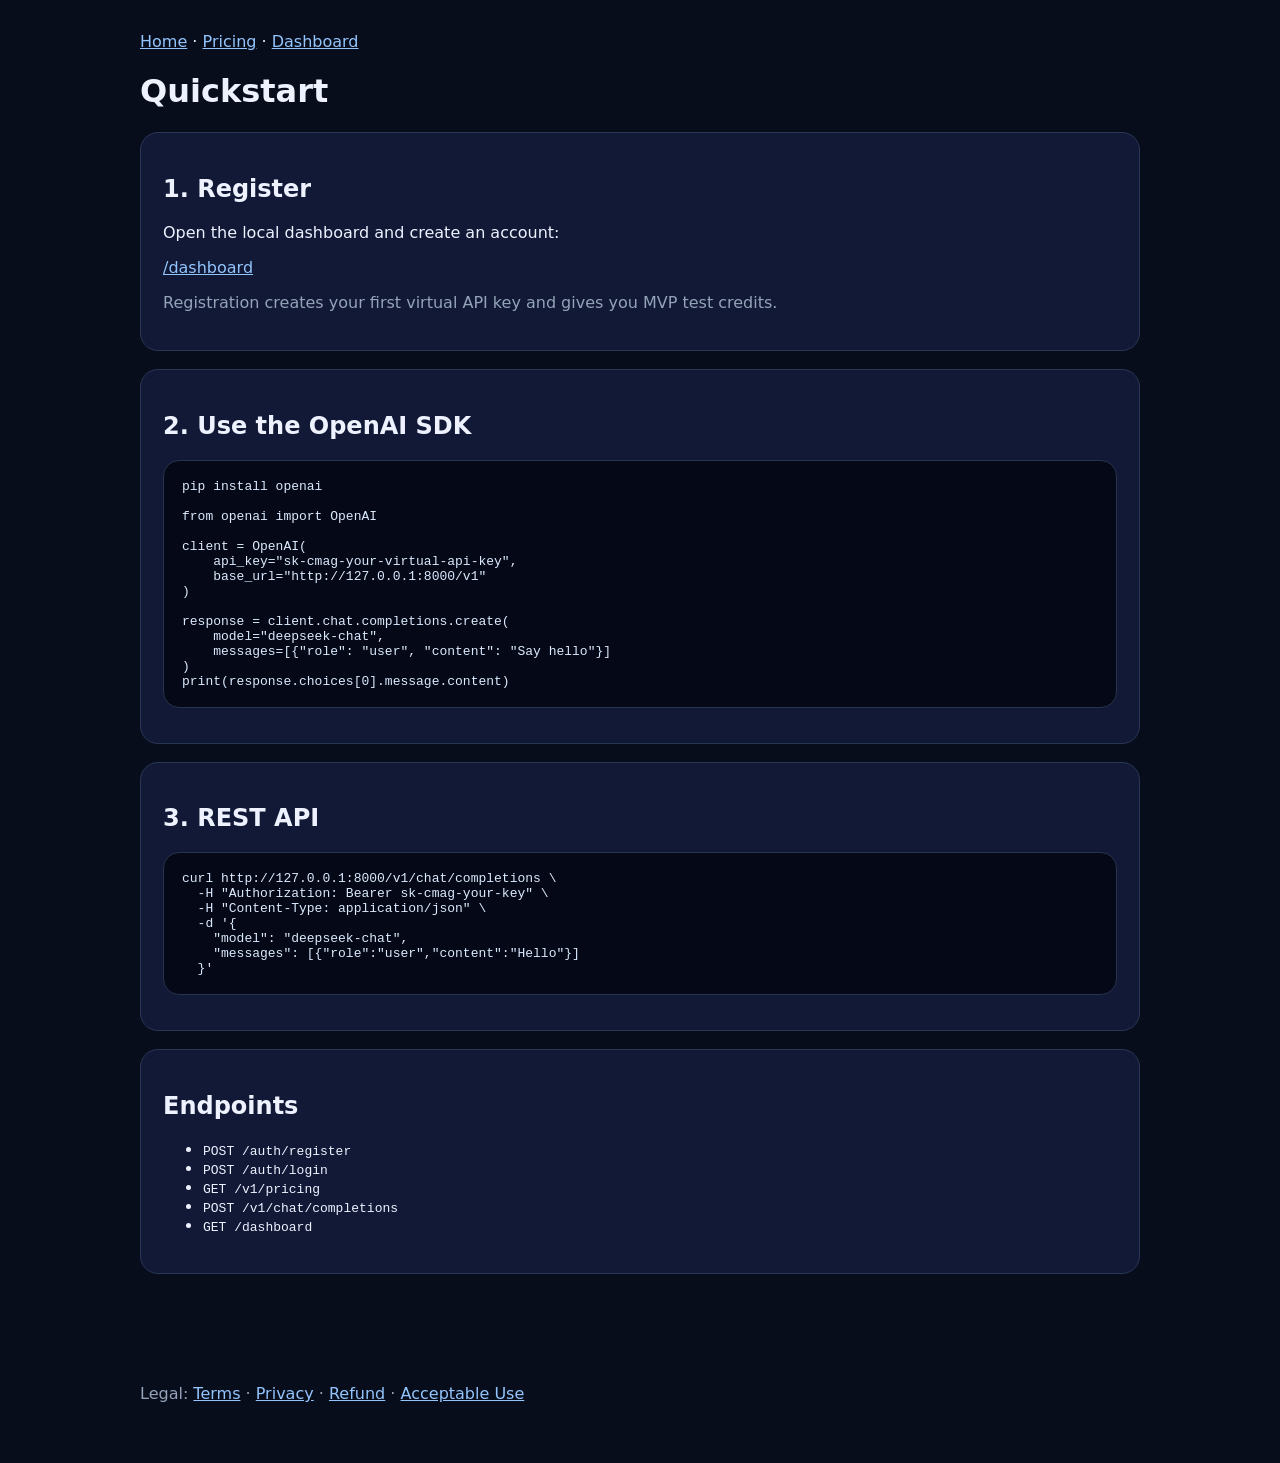
==== docs/index.html @ 223d91c4 "Deploy ModelBridge API static preview site" ====
<!doctype html><html lang="en"><head><meta charset="utf-8"/><meta name="viewport" content="width=device-width,initial-scale=1"/><title>Docs - Chinese Model API Gateway</title><style>body{font-family:Inter,system-ui;background:#080d1c;color:#eef2ff;margin:0}.wrap{max-width:1000px;margin:auto;padding:32px}a{color:#93c5fd}.card{background:#111936;border:1px solid #293756;border-radius:18px;padding:22px;margin:18px 0}.code{background:#050816;border:1px solid #26334f;border-radius:16px;padding:18px;overflow:auto;color:#dbeafe}.muted{color:#94a3b8}</style></head><body><div class="wrap"><nav><a href="../index.html">Home</a> · <a href="../pricing.html">Pricing</a> · <a href="../dashboard.html">Dashboard</a></nav><h1>Quickstart</h1><div class="card"><h2>1. Register</h2><p>Open the local dashboard and create an account:</p><p><a href="../dashboard.html">/dashboard</a></p><p class="muted">Registration creates your first virtual API key and gives you MVP test credits.</p></div><div class="card"><h2>2. Use the OpenAI SDK</h2><pre class="code">pip install openai

from openai import OpenAI

client = OpenAI(
    api_key="sk-cmag-your-virtual-api-key",
    base_url="http://127.0.0.1:8000/v1"
)

response = client.chat.completions.create(
    model="deepseek-chat",
    messages=[{"role": "user", "content": "Say hello"}]
)
print(response.choices[0].message.content)</pre></div><div class="card"><h2>3. REST API</h2><pre class="code">curl http://127.0.0.1:8000/v1/chat/completions \
  -H "Authorization: Bearer sk-cmag-your-key" \
  -H "Content-Type: application/json" \
  -d '{
    "model": "deepseek-chat",
    "messages": [{"role":"user","content":"Hello"}]
  }'</pre></div><div class="card"><h2>Endpoints</h2><ul><li><code>POST /auth/register</code></li><li><code>POST /auth/login</code></li><li><code>GET /v1/pricing</code></li><li><code>POST /v1/chat/completions</code></li><li><code>GET /dashboard</code></li></ul></div></div><footer style="max-width:1000px;margin:40px auto;padding:20px;color:#94a3b8">Legal: <a href="../legal/terms.html">Terms</a> · <a href="../legal/privacy.html">Privacy</a> · <a href="../legal/refund.html">Refund</a> · <a href="../legal/acceptable-use.html">Acceptable Use</a></footer></body></html>
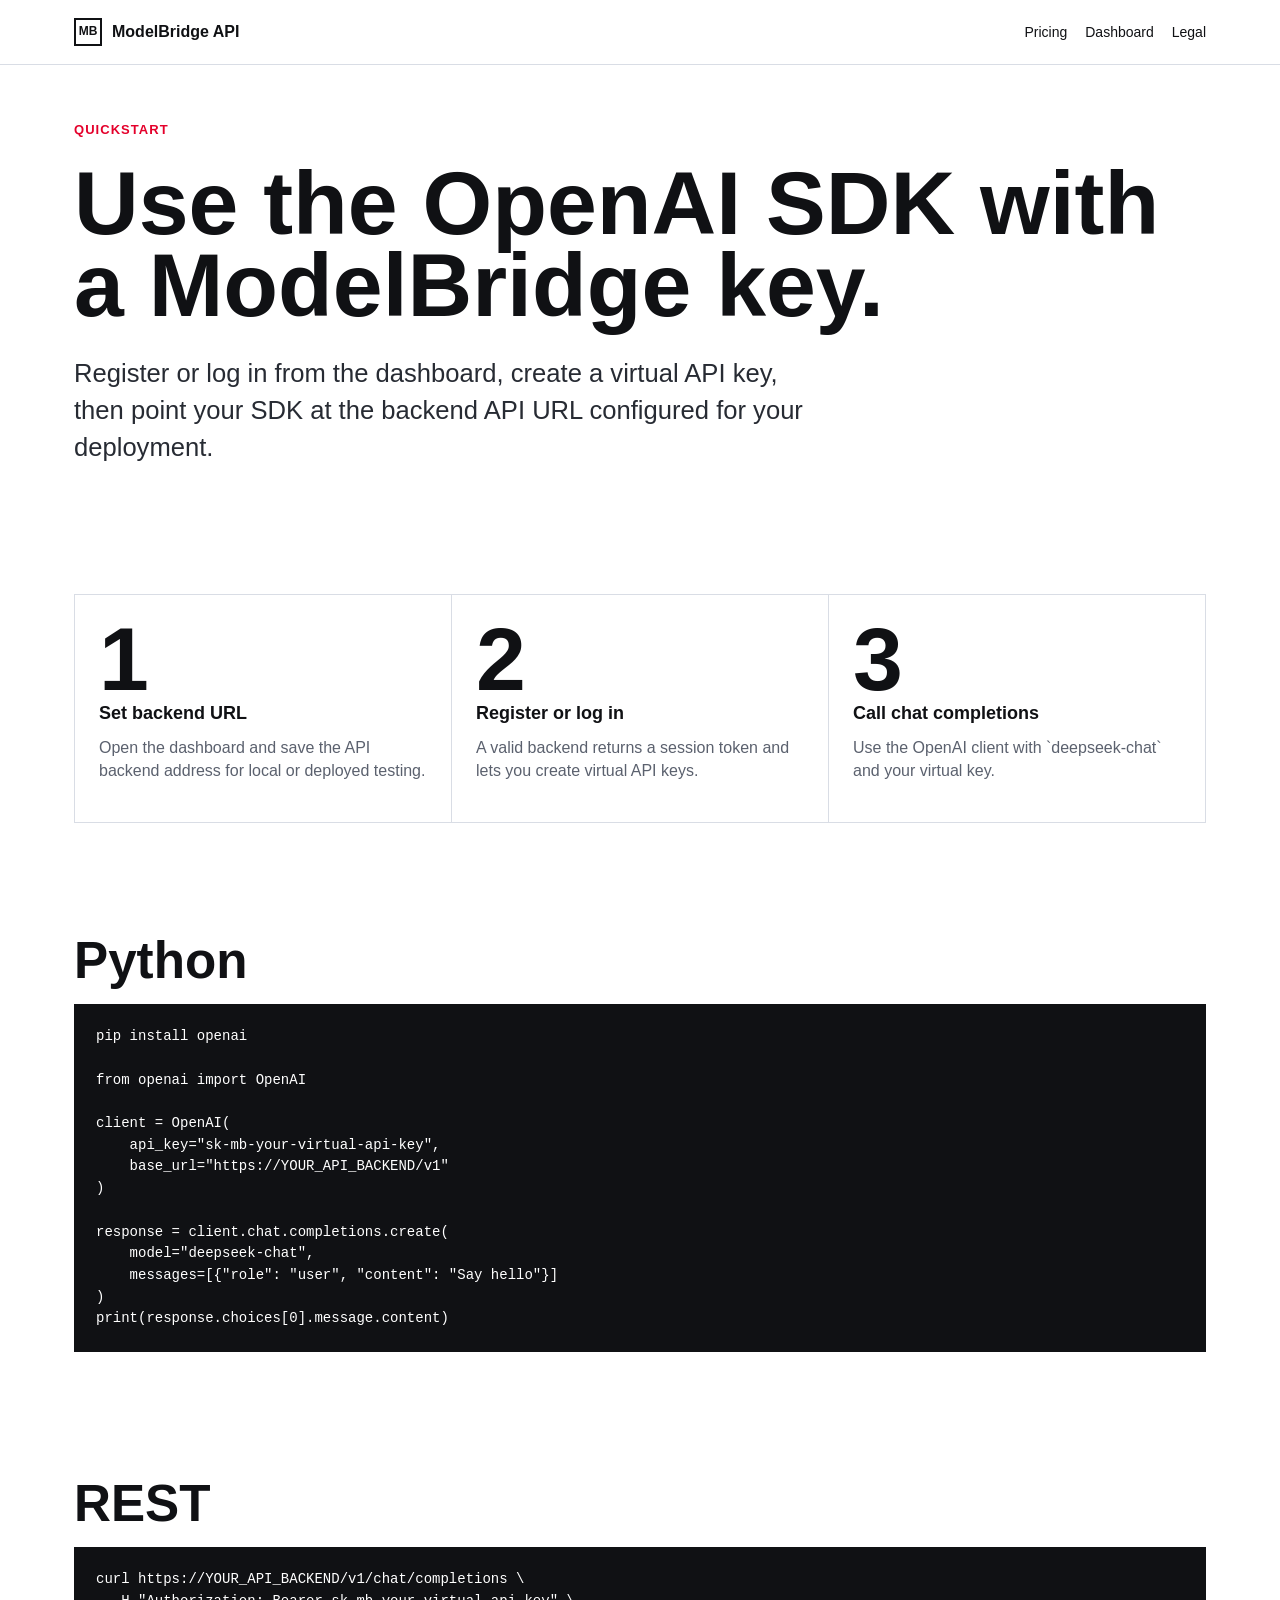
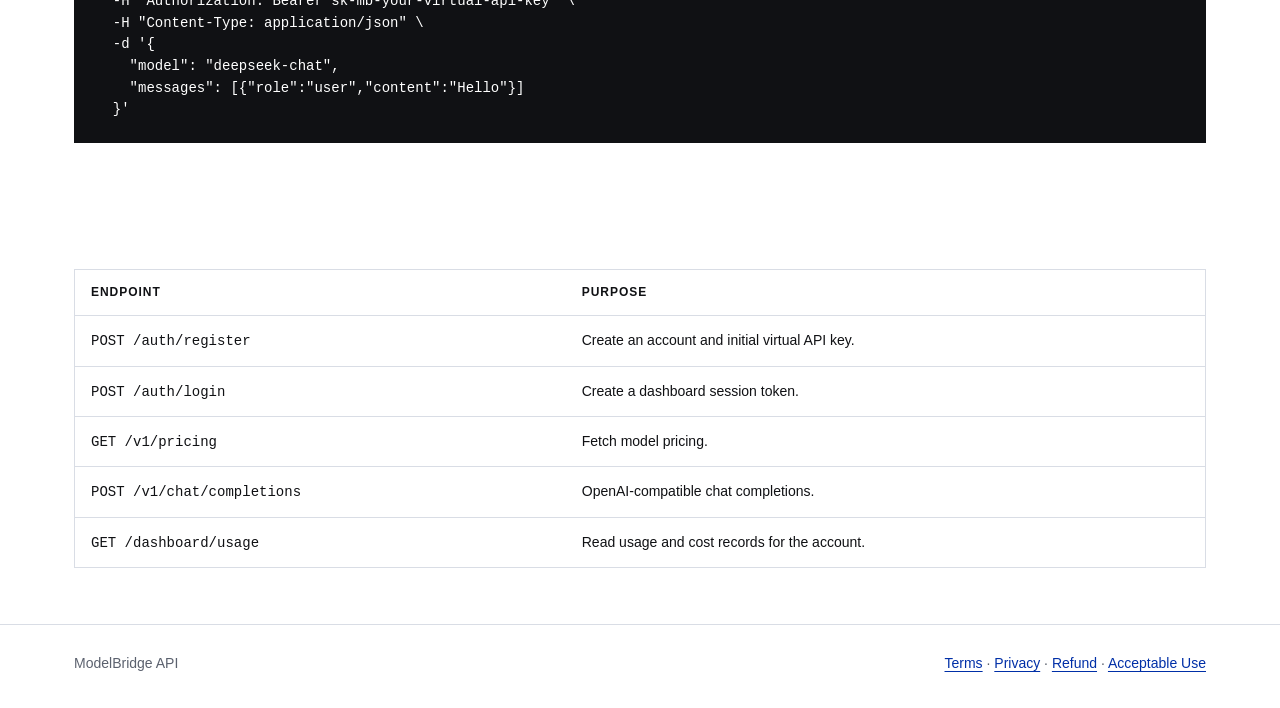
==== commit 90b320d3: "Polish ModelBridge static site" ====
--- a/docs/index.html
+++ b/docs/index.html
@@ -1,20 +1,73 @@
-<!doctype html><html lang="en"><head><meta charset="utf-8"/><meta name="viewport" content="width=device-width,initial-scale=1"/><title>Docs - Chinese Model API Gateway</title><style>body{font-family:Inter,system-ui;background:#080d1c;color:#eef2ff;margin:0}.wrap{max-width:1000px;margin:auto;padding:32px}a{color:#93c5fd}.card{background:#111936;border:1px solid #293756;border-radius:18px;padding:22px;margin:18px 0}.code{background:#050816;border:1px solid #26334f;border-radius:16px;padding:18px;overflow:auto;color:#dbeafe}.muted{color:#94a3b8}</style></head><body><div class="wrap"><nav><a href="../index.html">Home</a> · <a href="../pricing.html">Pricing</a> · <a href="../dashboard.html">Dashboard</a></nav><h1>Quickstart</h1><div class="card"><h2>1. Register</h2><p>Open the local dashboard and create an account:</p><p><a href="../dashboard.html">/dashboard</a></p><p class="muted">Registration creates your first virtual API key and gives you MVP test credits.</p></div><div class="card"><h2>2. Use the OpenAI SDK</h2><pre class="code">pip install openai
+<!doctype html>
+<html lang="en">
+<head>
+  <meta charset="utf-8" />
+  <meta name="viewport" content="width=device-width,initial-scale=1" />
+  <title>Docs - ModelBridge API</title>
+  <link rel="stylesheet" href="../styles.css" />
+</head>
+<body>
+  <header class="topbar">
+    <div class="shell nav">
+      <a class="brand" href="../index.html"><span class="mark">MB</span><span>ModelBridge API</span></a>
+      <nav class="navlinks"><a href="../pricing.html">Pricing</a><a href="../dashboard.html">Dashboard</a><a href="../legal/terms.html">Legal</a></nav>
+    </div>
+  </header>
+  <main class="shell">
+    <section class="section">
+      <p class="eyebrow">Quickstart</p>
+      <h1>Use the OpenAI SDK with a ModelBridge key.</h1>
+      <p class="lead">Register or log in from the dashboard, create a virtual API key, then point your SDK at the backend API URL configured for your deployment.</p>
+    </section>
+    <section class="section">
+      <div class="feature-grid">
+        <div class="cell span-4"><div class="number">1</div><h3>Set backend URL</h3><p class="muted">Open the dashboard and save the API backend address for local or deployed testing.</p></div>
+        <div class="cell span-4"><div class="number">2</div><h3>Register or log in</h3><p class="muted">A valid backend returns a session token and lets you create virtual API keys.</p></div>
+        <div class="cell span-4"><div class="number">3</div><h3>Call chat completions</h3><p class="muted">Use the OpenAI client with `deepseek-chat` and your virtual key.</p></div>
+      </div>
+    </section>
+    <section class="section">
+      <h2>Python</h2>
+      <pre class="code">pip install openai
 
 from openai import OpenAI
 
 client = OpenAI(
-    api_key="sk-cmag-your-virtual-api-key",
-    base_url="http://127.0.0.1:8000/v1"
+    api_key="sk-mb-your-virtual-api-key",
+    base_url="https://YOUR_API_BACKEND/v1"
 )
 
 response = client.chat.completions.create(
     model="deepseek-chat",
     messages=[{"role": "user", "content": "Say hello"}]
 )
-print(response.choices[0].message.content)</pre></div><div class="card"><h2>3. REST API</h2><pre class="code">curl http://127.0.0.1:8000/v1/chat/completions \
-  -H "Authorization: Bearer sk-cmag-your-key" \
+print(response.choices[0].message.content)</pre>
+    </section>
+    <section class="section">
+      <h2>REST</h2>
+      <pre class="code">curl https://YOUR_API_BACKEND/v1/chat/completions \
+  -H "Authorization: Bearer sk-mb-your-virtual-api-key" \
   -H "Content-Type: application/json" \
   -d '{
     "model": "deepseek-chat",
     "messages": [{"role":"user","content":"Hello"}]
-  }'</pre></div><div class="card"><h2>Endpoints</h2><ul><li><code>POST /auth/register</code></li><li><code>POST /auth/login</code></li><li><code>GET /v1/pricing</code></li><li><code>POST /v1/chat/completions</code></li><li><code>GET /dashboard</code></li></ul></div></div><footer style="max-width:1000px;margin:40px auto;padding:20px;color:#94a3b8">Legal: <a href="../legal/terms.html">Terms</a> · <a href="../legal/privacy.html">Privacy</a> · <a href="../legal/refund.html">Refund</a> · <a href="../legal/acceptable-use.html">Acceptable Use</a></footer></body></html>
+  }'</pre>
+    </section>
+    <section class="section">
+      <div class="table-wrap">
+        <table>
+          <thead><tr><th>Endpoint</th><th>Purpose</th></tr></thead>
+          <tbody>
+            <tr><td><code>POST /auth/register</code></td><td>Create an account and initial virtual API key.</td></tr>
+            <tr><td><code>POST /auth/login</code></td><td>Create a dashboard session token.</td></tr>
+            <tr><td><code>GET /v1/pricing</code></td><td>Fetch model pricing.</td></tr>
+            <tr><td><code>POST /v1/chat/completions</code></td><td>OpenAI-compatible chat completions.</td></tr>
+            <tr><td><code>GET /dashboard/usage</code></td><td>Read usage and cost records for the account.</td></tr>
+          </tbody>
+        </table>
+      </div>
+    </section>
+  </main>
+  <footer class="footer"><div class="shell"><span>ModelBridge API</span><span><a href="../legal/terms.html">Terms</a> · <a href="../legal/privacy.html">Privacy</a> · <a href="../legal/refund.html">Refund</a> · <a href="../legal/acceptable-use.html">Acceptable Use</a></span></div></footer>
+</body>
+</html>
--- a/styles.css
+++ b/styles.css
@@ -0,0 +1,363 @@
+:root {
+  --surface: #ffffff;
+  --paper: #f7f7f8;
+  --ink: #101114;
+  --muted: #5b616e;
+  --rule: #d9dde5;
+  --accent: #e4002b;
+  --blue: #002fa7;
+  --black: #000000;
+  --ok: #0f7a43;
+  --warn: #9a5b00;
+  --bad: #b42318;
+  --max: 1180px;
+}
+
+* {
+  box-sizing: border-box;
+}
+
+body {
+  margin: 0;
+  background: var(--surface);
+  color: var(--ink);
+  font-family: "Helvetica Neue", Helvetica, Arial, sans-serif;
+  line-height: 1.45;
+}
+
+a {
+  color: var(--blue);
+  text-decoration-thickness: 1px;
+  text-underline-offset: 3px;
+}
+
+.shell {
+  max-width: var(--max);
+  margin: 0 auto;
+  padding: 0 24px;
+}
+
+.topbar {
+  border-bottom: 1px solid var(--rule);
+  background: rgba(255, 255, 255, 0.94);
+  position: sticky;
+  top: 0;
+  z-index: 20;
+  backdrop-filter: blur(10px);
+}
+
+.nav {
+  min-height: 64px;
+  display: flex;
+  align-items: center;
+  justify-content: space-between;
+  gap: 24px;
+}
+
+.brand {
+  display: inline-flex;
+  align-items: center;
+  gap: 10px;
+  color: var(--ink);
+  text-decoration: none;
+  font-weight: 800;
+  letter-spacing: 0;
+}
+
+.mark {
+  width: 28px;
+  height: 28px;
+  border: 2px solid var(--ink);
+  display: grid;
+  place-items: center;
+  font-size: 12px;
+  font-weight: 900;
+}
+
+.navlinks {
+  display: flex;
+  align-items: center;
+  gap: 18px;
+  flex-wrap: wrap;
+}
+
+.navlinks a {
+  color: var(--ink);
+  text-decoration: none;
+  font-size: 14px;
+}
+
+.navlinks a:hover {
+  color: var(--accent);
+}
+
+.button,
+button {
+  border: 1px solid var(--ink);
+  background: var(--ink);
+  color: #fff;
+  min-height: 42px;
+  padding: 10px 14px;
+  font: inherit;
+  font-weight: 700;
+  text-decoration: none;
+  display: inline-flex;
+  align-items: center;
+  justify-content: center;
+  gap: 8px;
+  cursor: pointer;
+  border-radius: 0;
+}
+
+.button.secondary,
+button.secondary {
+  background: #fff;
+  color: var(--ink);
+}
+
+.button.accent,
+button.accent {
+  border-color: var(--accent);
+  background: var(--accent);
+}
+
+.hero {
+  display: grid;
+  grid-template-columns: minmax(0, 1.15fr) minmax(320px, 0.85fr);
+  border-bottom: 1px solid var(--rule);
+  min-height: calc(100vh - 64px);
+}
+
+.hero-main {
+  padding: 72px 40px 72px 0;
+  border-right: 1px solid var(--rule);
+}
+
+.hero-side {
+  padding: 72px 0 72px 40px;
+}
+
+.eyebrow {
+  color: var(--accent);
+  font-size: 13px;
+  font-weight: 800;
+  text-transform: uppercase;
+  letter-spacing: 0.08em;
+  margin: 0 0 22px;
+}
+
+h1,
+.h1 {
+  font-size: clamp(44px, 7vw, 92px);
+  line-height: 0.92;
+  letter-spacing: 0;
+  margin: 0 0 28px;
+  font-weight: 900;
+}
+
+h2 {
+  font-size: clamp(28px, 4vw, 52px);
+  line-height: 1;
+  letter-spacing: 0;
+  margin: 0 0 18px;
+}
+
+h3 {
+  font-size: 18px;
+  margin: 0 0 10px;
+}
+
+p {
+  margin: 0 0 16px;
+}
+
+.lead {
+  font-size: clamp(19px, 2vw, 26px);
+  max-width: 760px;
+  color: #272b33;
+}
+
+.muted {
+  color: var(--muted);
+}
+
+.actions {
+  display: flex;
+  flex-wrap: wrap;
+  gap: 10px;
+  margin-top: 28px;
+}
+
+.status-grid,
+.feature-grid,
+.pricing-grid,
+.form-grid,
+.metric-grid {
+  display: grid;
+  grid-template-columns: repeat(12, 1fr);
+  border-top: 1px solid var(--rule);
+  border-left: 1px solid var(--rule);
+}
+
+.cell,
+.card {
+  border-right: 1px solid var(--rule);
+  border-bottom: 1px solid var(--rule);
+  padding: 24px;
+  background: #fff;
+}
+
+.span-3 { grid-column: span 3; }
+.span-4 { grid-column: span 4; }
+.span-5 { grid-column: span 5; }
+.span-6 { grid-column: span 6; }
+.span-7 { grid-column: span 7; }
+.span-8 { grid-column: span 8; }
+.span-12 { grid-column: span 12; }
+
+.number {
+  font-size: clamp(48px, 7vw, 96px);
+  line-height: 0.9;
+  font-weight: 900;
+}
+
+.label {
+  font-size: 12px;
+  color: var(--muted);
+  text-transform: uppercase;
+  letter-spacing: 0.08em;
+  font-weight: 800;
+}
+
+.section {
+  padding: 56px 0;
+}
+
+.section-head {
+  display: grid;
+  grid-template-columns: minmax(0, 0.8fr) minmax(280px, 0.42fr);
+  gap: 40px;
+  align-items: end;
+  margin-bottom: 28px;
+}
+
+.code {
+  background: var(--ink);
+  color: #fff;
+  padding: 22px;
+  overflow: auto;
+  font-family: "SFMono-Regular", Consolas, "Liberation Mono", monospace;
+  font-size: 14px;
+  line-height: 1.55;
+  border: 0;
+}
+
+.table-wrap {
+  overflow: auto;
+  border: 1px solid var(--rule);
+}
+
+table {
+  width: 100%;
+  border-collapse: collapse;
+  background: #fff;
+}
+
+th,
+td {
+  text-align: left;
+  padding: 14px 16px;
+  border-bottom: 1px solid var(--rule);
+  vertical-align: top;
+  font-size: 14px;
+}
+
+th {
+  font-size: 12px;
+  text-transform: uppercase;
+  letter-spacing: 0.08em;
+}
+
+tr:last-child td {
+  border-bottom: 0;
+}
+
+input,
+select {
+  width: 100%;
+  min-height: 42px;
+  border: 1px solid var(--ink);
+  border-radius: 0;
+  background: #fff;
+  color: var(--ink);
+  padding: 10px 12px;
+  font: inherit;
+}
+
+.field {
+  display: grid;
+  gap: 6px;
+}
+
+.field label {
+  font-size: 12px;
+  text-transform: uppercase;
+  letter-spacing: 0.08em;
+  font-weight: 800;
+}
+
+.notice {
+  border-left: 6px solid var(--accent);
+  padding: 16px 18px;
+  background: var(--paper);
+}
+
+.ok { color: var(--ok); }
+.warn { color: var(--warn); }
+.bad { color: var(--bad); }
+.keyrow { word-break: break-all; }
+
+.footer {
+  border-top: 1px solid var(--rule);
+  padding: 28px 0 40px;
+  color: var(--muted);
+  font-size: 14px;
+}
+
+.footer .shell {
+  display: flex;
+  justify-content: space-between;
+  gap: 20px;
+  flex-wrap: wrap;
+}
+
+@media (max-width: 900px) {
+  .hero,
+  .section-head {
+    grid-template-columns: 1fr;
+  }
+
+  .hero-main {
+    border-right: 0;
+    padding: 48px 0 32px;
+  }
+
+  .hero-side {
+    padding: 0 0 48px;
+  }
+
+  .span-3,
+  .span-4,
+  .span-5,
+  .span-6,
+  .span-7,
+  .span-8 {
+    grid-column: span 12;
+  }
+
+  .nav {
+    align-items: flex-start;
+    flex-direction: column;
+    padding: 14px 0;
+  }
+}
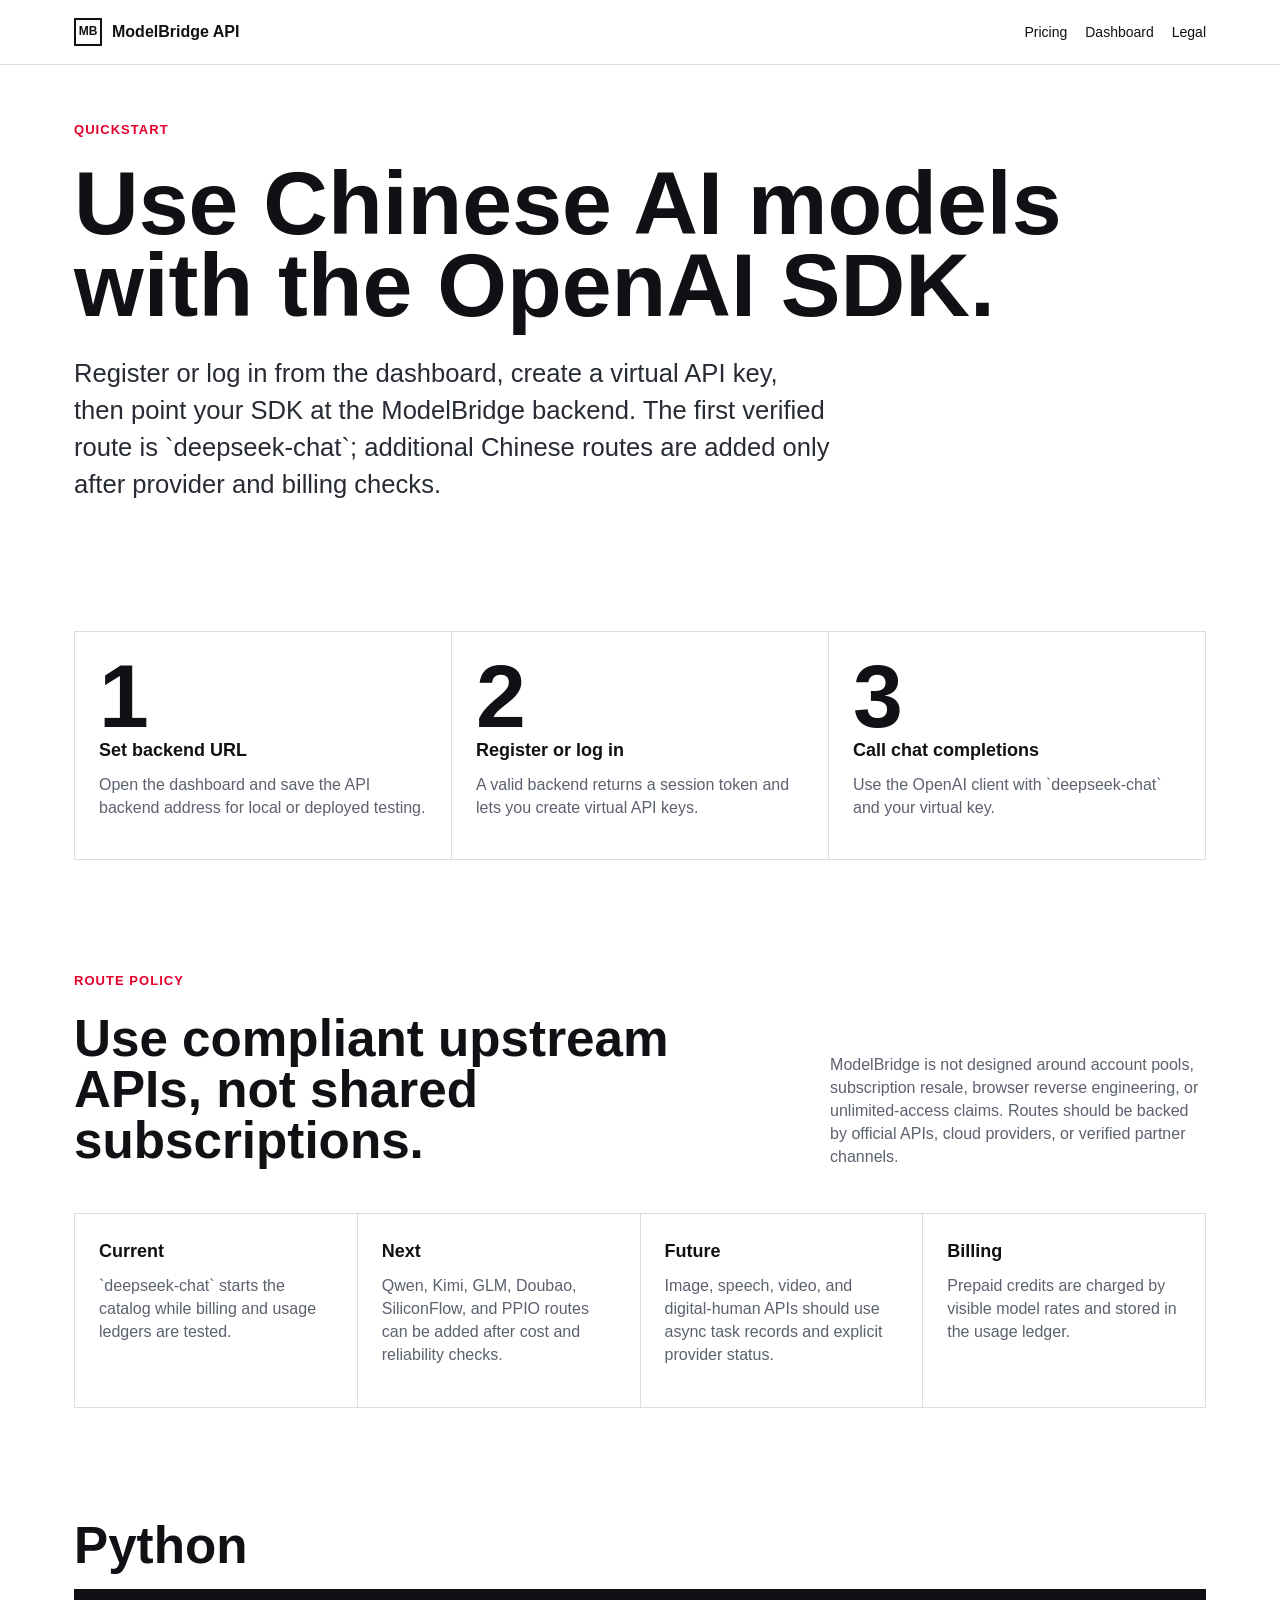
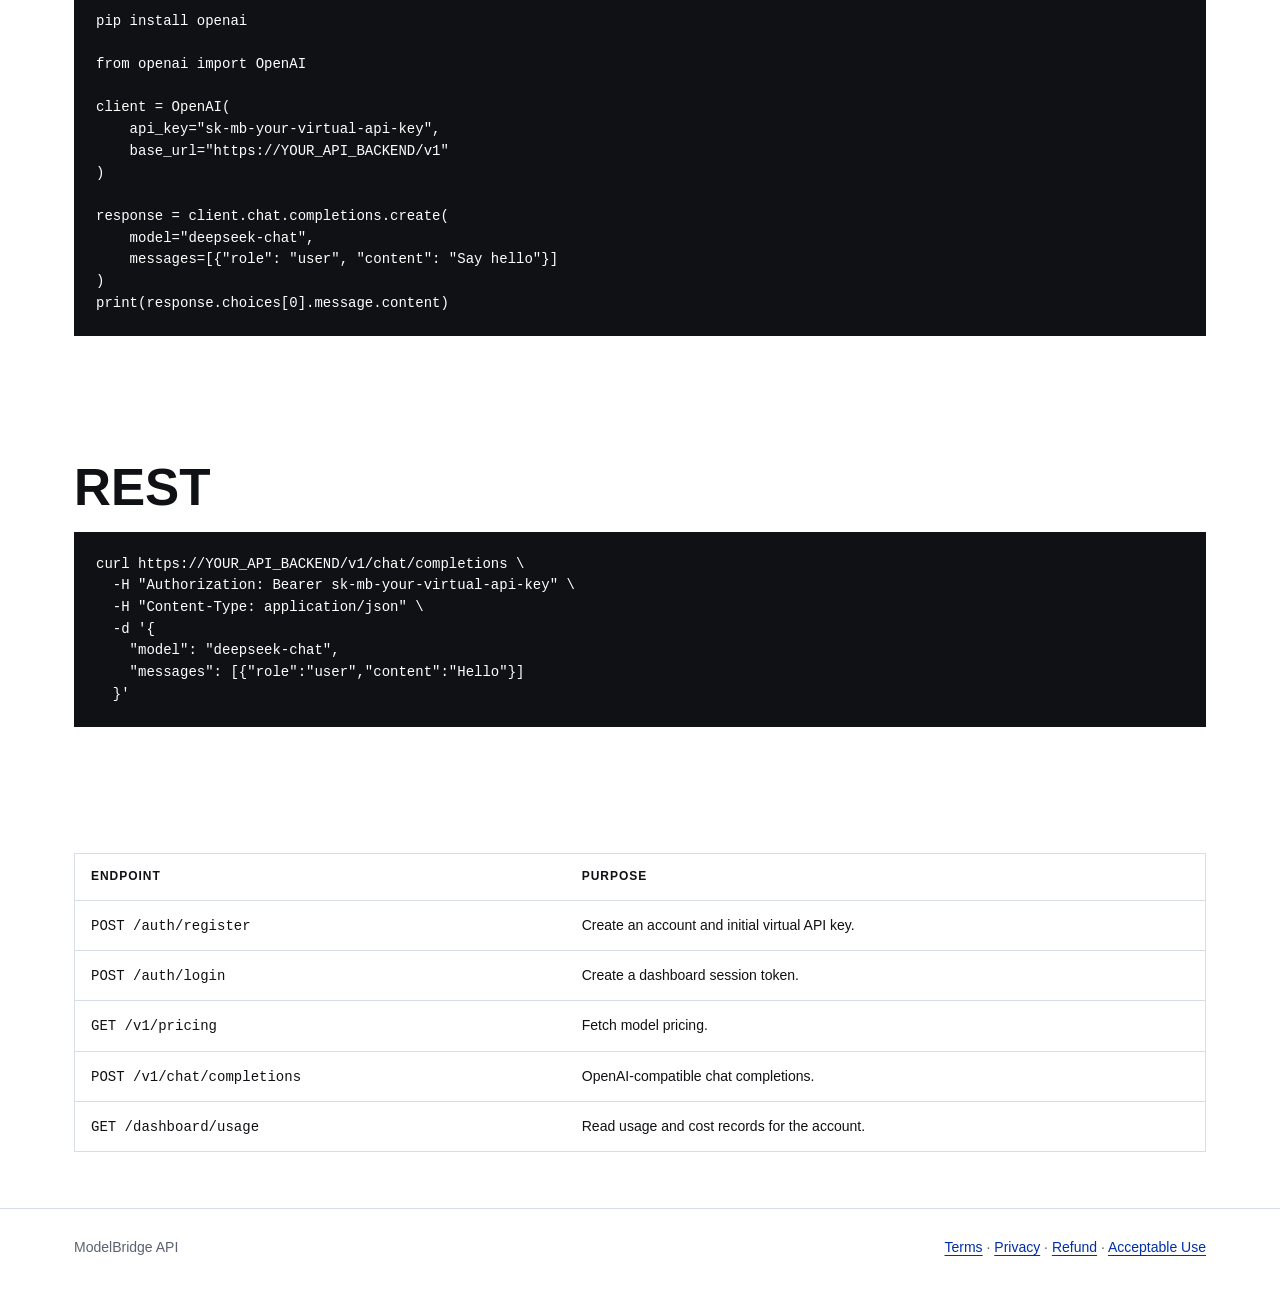
==== commit 13d3a581: "Refine ModelBridge positioning and payment test" ====
--- a/docs/index.html
+++ b/docs/index.html
@@ -16,14 +16,29 @@
   <main class="shell">
     <section class="section">
       <p class="eyebrow">Quickstart</p>
-      <h1>Use the OpenAI SDK with a ModelBridge key.</h1>
-      <p class="lead">Register or log in from the dashboard, create a virtual API key, then point your SDK at the backend API URL configured for your deployment.</p>
+      <h1>Use Chinese AI models with the OpenAI SDK.</h1>
+      <p class="lead">Register or log in from the dashboard, create a virtual API key, then point your SDK at the ModelBridge backend. The first verified route is `deepseek-chat`; additional Chinese routes are added only after provider and billing checks.</p>
     </section>
     <section class="section">
       <div class="feature-grid">
         <div class="cell span-4"><div class="number">1</div><h3>Set backend URL</h3><p class="muted">Open the dashboard and save the API backend address for local or deployed testing.</p></div>
         <div class="cell span-4"><div class="number">2</div><h3>Register or log in</h3><p class="muted">A valid backend returns a session token and lets you create virtual API keys.</p></div>
         <div class="cell span-4"><div class="number">3</div><h3>Call chat completions</h3><p class="muted">Use the OpenAI client with `deepseek-chat` and your virtual key.</p></div>
+      </div>
+    </section>
+    <section class="section">
+      <div class="section-head">
+        <div>
+          <p class="eyebrow">Route policy</p>
+          <h2>Use compliant upstream APIs, not shared subscriptions.</h2>
+        </div>
+        <p class="muted">ModelBridge is not designed around account pools, subscription resale, browser reverse engineering, or unlimited-access claims. Routes should be backed by official APIs, cloud providers, or verified partner channels.</p>
+      </div>
+      <div class="feature-grid">
+        <div class="cell span-3"><h3>Current</h3><p class="muted">`deepseek-chat` starts the catalog while billing and usage ledgers are tested.</p></div>
+        <div class="cell span-3"><h3>Next</h3><p class="muted">Qwen, Kimi, GLM, Doubao, SiliconFlow, and PPIO routes can be added after cost and reliability checks.</p></div>
+        <div class="cell span-3"><h3>Future</h3><p class="muted">Image, speech, video, and digital-human APIs should use async task records and explicit provider status.</p></div>
+        <div class="cell span-3"><h3>Billing</h3><p class="muted">Prepaid credits are charged by visible model rates and stored in the usage ledger.</p></div>
       </div>
     </section>
     <section class="section">
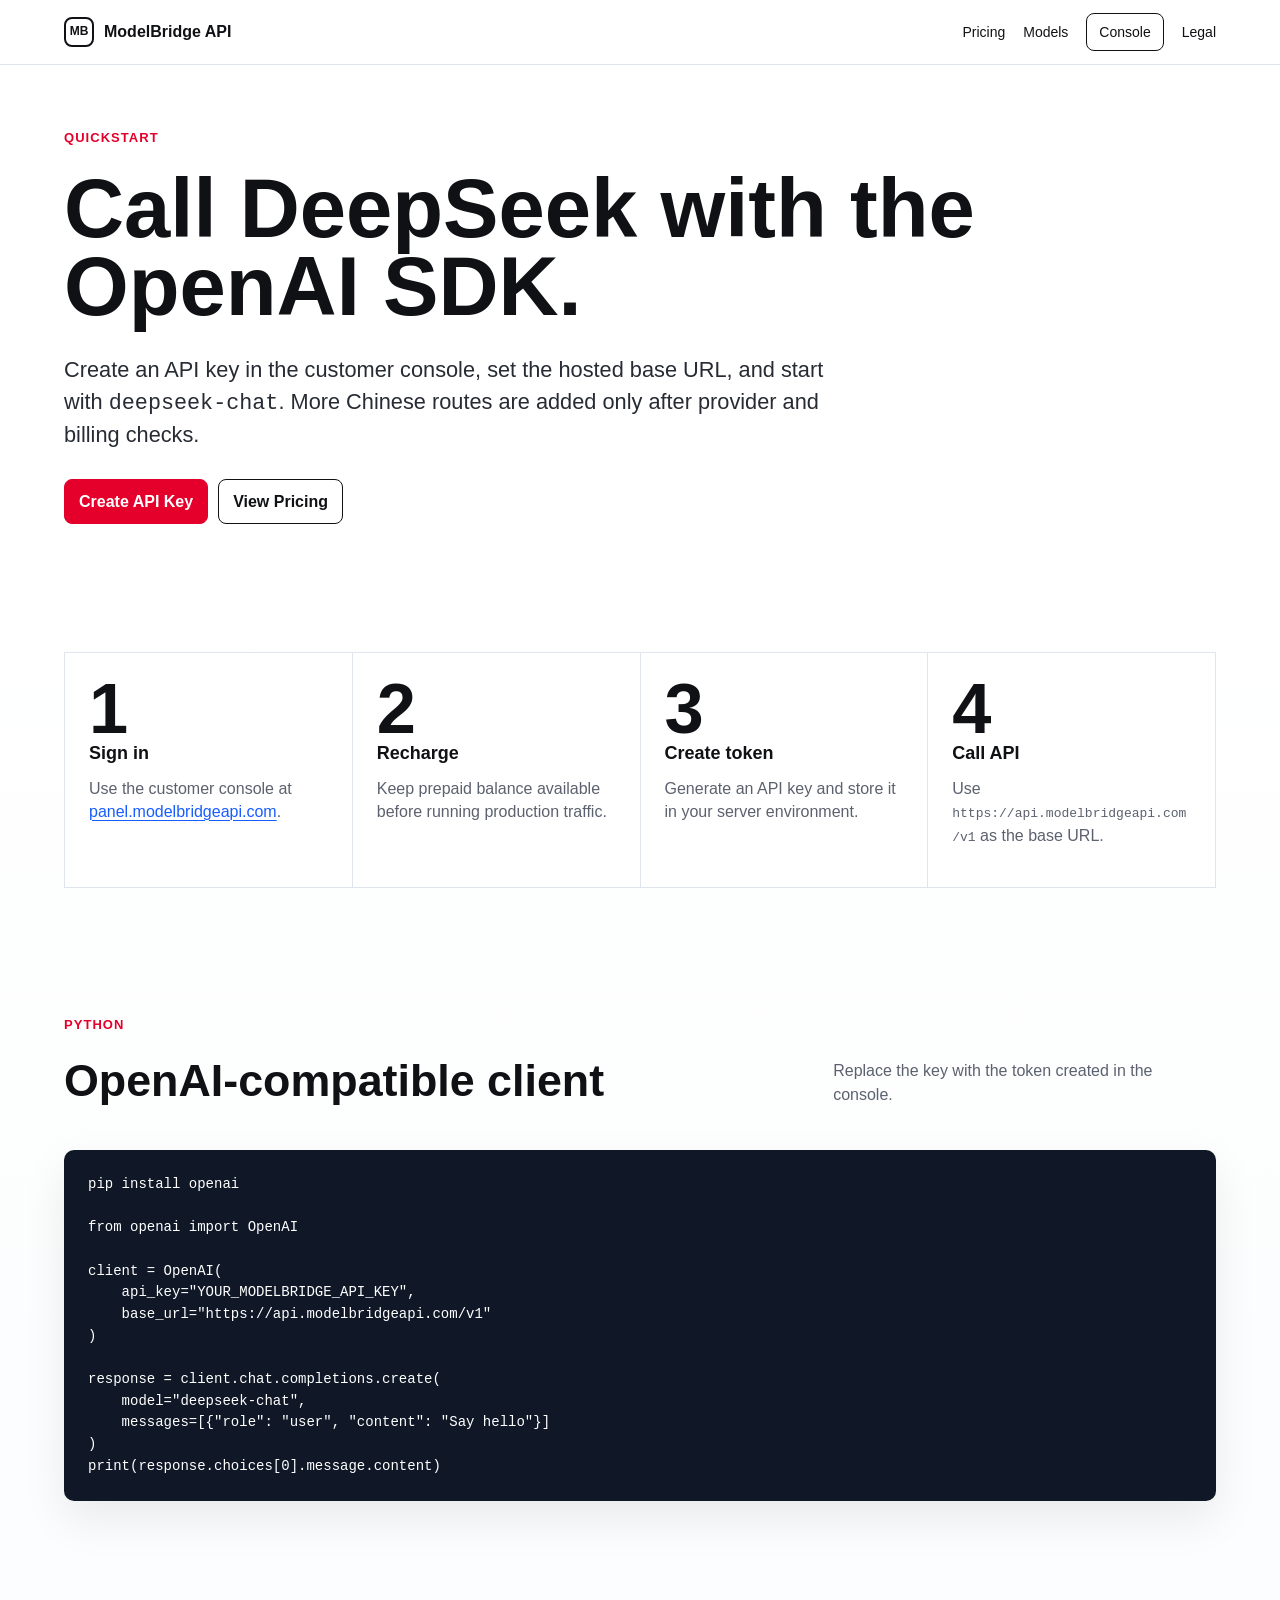
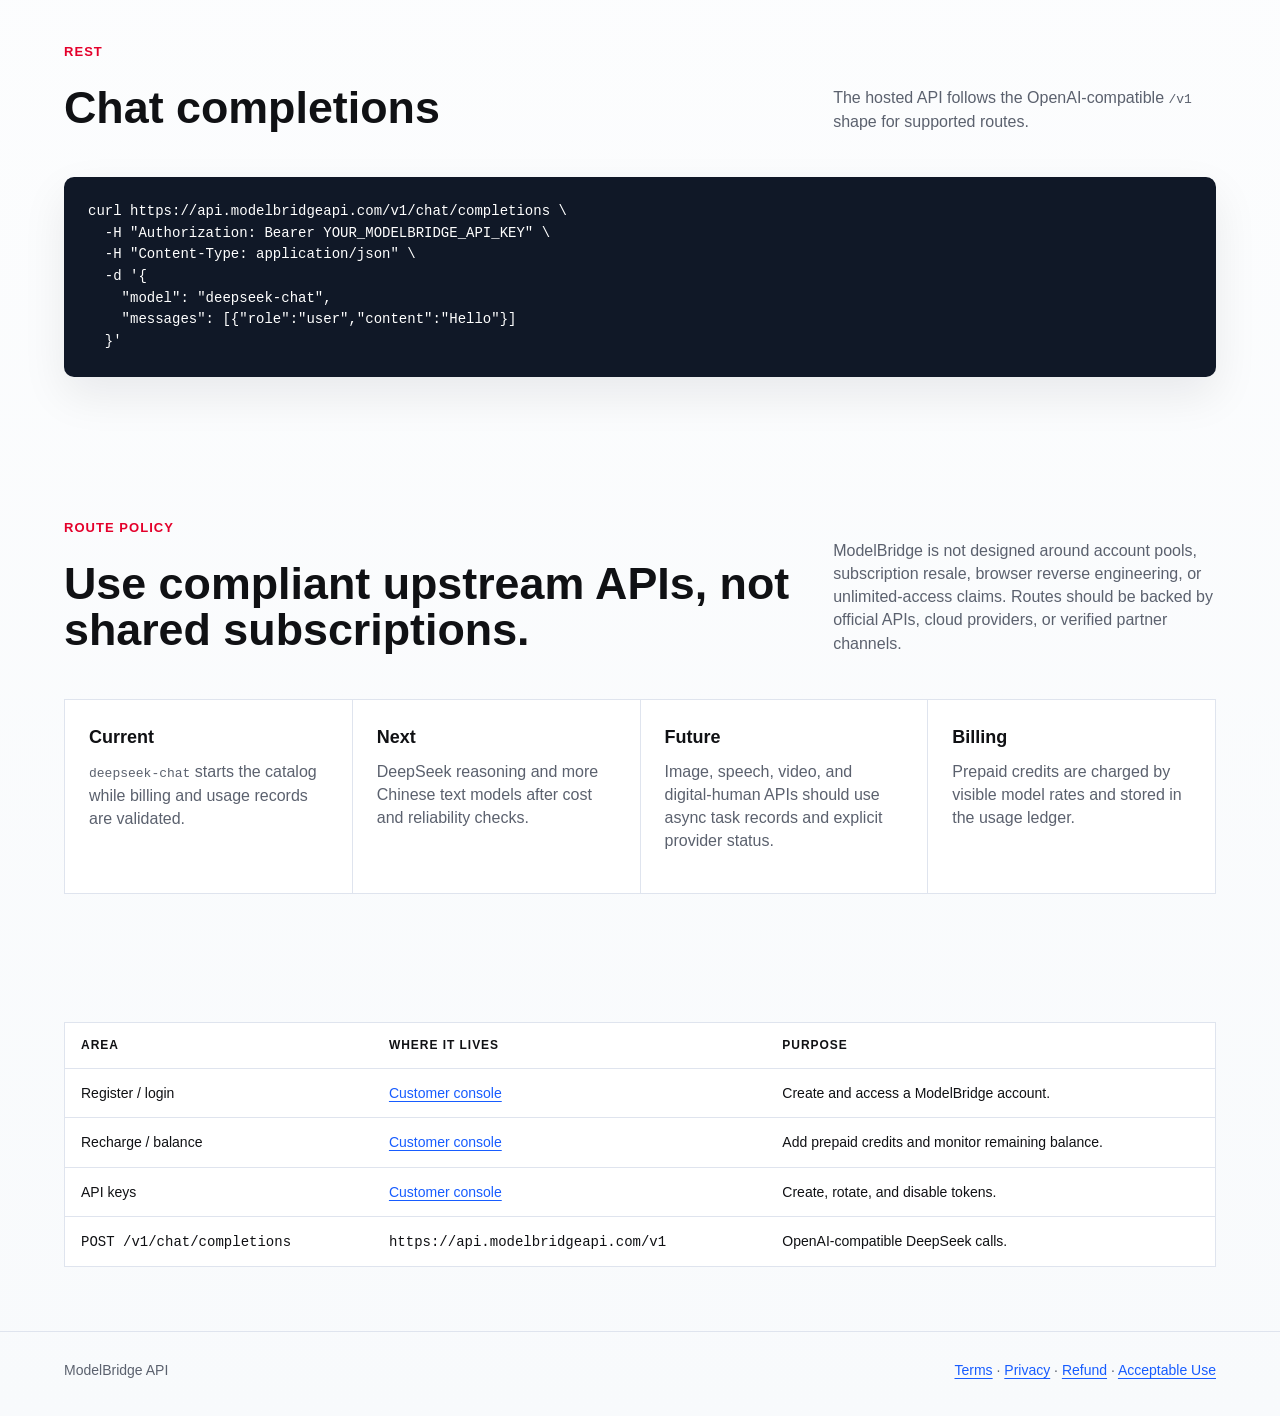
==== commit e024cc9e: "Rework site for formal console flow" ====
--- a/docs/index.html
+++ b/docs/index.html
@@ -4,28 +4,77 @@
   <meta charset="utf-8" />
   <meta name="viewport" content="width=device-width,initial-scale=1" />
   <title>Docs - ModelBridge API</title>
+  <meta name="description" content="Quickstart for calling DeepSeek through ModelBridge API with an OpenAI-compatible client." />
   <link rel="stylesheet" href="../styles.css" />
 </head>
 <body>
   <header class="topbar">
     <div class="shell nav">
       <a class="brand" href="../index.html"><span class="mark">MB</span><span>ModelBridge API</span></a>
-      <nav class="navlinks"><a href="../pricing.html">Pricing</a><a href="../dashboard.html">Dashboard</a><a href="../legal/terms.html">Legal</a></nav>
+      <nav class="navlinks"><a href="../pricing.html">Pricing</a><a href="../index.html#models">Models</a><a class="nav-cta" href="https://panel.modelbridgeapi.com">Console</a><a href="../legal/terms.html">Legal</a></nav>
     </div>
   </header>
   <main class="shell">
     <section class="section">
       <p class="eyebrow">Quickstart</p>
-      <h1>Use Chinese AI models with the OpenAI SDK.</h1>
-      <p class="lead">Register or log in from the dashboard, create a virtual API key, then point your SDK at the ModelBridge backend. The first verified route is `deepseek-chat`; additional Chinese routes are added only after provider and billing checks.</p>
-    </section>
-    <section class="section">
-      <div class="feature-grid">
-        <div class="cell span-4"><div class="number">1</div><h3>Set backend URL</h3><p class="muted">Open the dashboard and save the API backend address for local or deployed testing.</p></div>
-        <div class="cell span-4"><div class="number">2</div><h3>Register or log in</h3><p class="muted">A valid backend returns a session token and lets you create virtual API keys.</p></div>
-        <div class="cell span-4"><div class="number">3</div><h3>Call chat completions</h3><p class="muted">Use the OpenAI client with `deepseek-chat` and your virtual key.</p></div>
+      <h1>Call DeepSeek with the OpenAI SDK.</h1>
+      <p class="lead">Create an API key in the customer console, set the hosted base URL, and start with <code>deepseek-chat</code>. More Chinese routes are added only after provider and billing checks.</p>
+      <div class="actions">
+        <a class="button accent" href="https://panel.modelbridgeapi.com">Create API Key</a>
+        <a class="button secondary" href="../pricing.html">View Pricing</a>
       </div>
     </section>
+
+    <section class="section">
+      <div class="flow-grid">
+        <div class="cell span-3"><div class="number">1</div><h3>Sign in</h3><p class="muted">Use the customer console at <a href="https://panel.modelbridgeapi.com">panel.modelbridgeapi.com</a>.</p></div>
+        <div class="cell span-3"><div class="number">2</div><h3>Recharge</h3><p class="muted">Keep prepaid balance available before running production traffic.</p></div>
+        <div class="cell span-3"><div class="number">3</div><h3>Create token</h3><p class="muted">Generate an API key and store it in your server environment.</p></div>
+        <div class="cell span-3"><div class="number">4</div><h3>Call API</h3><p class="muted">Use <code>https://api.modelbridgeapi.com/v1</code> as the base URL.</p></div>
+      </div>
+    </section>
+
+    <section class="section">
+      <div class="section-head">
+        <div>
+          <p class="eyebrow">Python</p>
+          <h2>OpenAI-compatible client</h2>
+        </div>
+        <p class="muted">Replace the key with the token created in the console.</p>
+      </div>
+      <pre class="code">pip install openai
+
+from openai import OpenAI
+
+client = OpenAI(
+    api_key="YOUR_MODELBRIDGE_API_KEY",
+    base_url="https://api.modelbridgeapi.com/v1"
+)
+
+response = client.chat.completions.create(
+    model="deepseek-chat",
+    messages=[{"role": "user", "content": "Say hello"}]
+)
+print(response.choices[0].message.content)</pre>
+    </section>
+
+    <section class="section">
+      <div class="section-head">
+        <div>
+          <p class="eyebrow">REST</p>
+          <h2>Chat completions</h2>
+        </div>
+        <p class="muted">The hosted API follows the OpenAI-compatible <code>/v1</code> shape for supported routes.</p>
+      </div>
+      <pre class="code">curl https://api.modelbridgeapi.com/v1/chat/completions \
+  -H "Authorization: Bearer YOUR_MODELBRIDGE_API_KEY" \
+  -H "Content-Type: application/json" \
+  -d '{
+    "model": "deepseek-chat",
+    "messages": [{"role":"user","content":"Hello"}]
+  }'</pre>
+    </section>
+
     <section class="section">
       <div class="section-head">
         <div>
@@ -35,49 +84,22 @@
         <p class="muted">ModelBridge is not designed around account pools, subscription resale, browser reverse engineering, or unlimited-access claims. Routes should be backed by official APIs, cloud providers, or verified partner channels.</p>
       </div>
       <div class="feature-grid">
-        <div class="cell span-3"><h3>Current</h3><p class="muted">`deepseek-chat` starts the catalog while billing and usage ledgers are tested.</p></div>
-        <div class="cell span-3"><h3>Next</h3><p class="muted">Qwen, Kimi, GLM, Doubao, SiliconFlow, and PPIO routes can be added after cost and reliability checks.</p></div>
+        <div class="cell span-3"><h3>Current</h3><p class="muted"><code>deepseek-chat</code> starts the catalog while billing and usage records are validated.</p></div>
+        <div class="cell span-3"><h3>Next</h3><p class="muted">DeepSeek reasoning and more Chinese text models after cost and reliability checks.</p></div>
         <div class="cell span-3"><h3>Future</h3><p class="muted">Image, speech, video, and digital-human APIs should use async task records and explicit provider status.</p></div>
         <div class="cell span-3"><h3>Billing</h3><p class="muted">Prepaid credits are charged by visible model rates and stored in the usage ledger.</p></div>
       </div>
     </section>
-    <section class="section">
-      <h2>Python</h2>
-      <pre class="code">pip install openai
 
-from openai import OpenAI
-
-client = OpenAI(
-    api_key="sk-mb-your-virtual-api-key",
-    base_url="https://YOUR_API_BACKEND/v1"
-)
-
-response = client.chat.completions.create(
-    model="deepseek-chat",
-    messages=[{"role": "user", "content": "Say hello"}]
-)
-print(response.choices[0].message.content)</pre>
-    </section>
-    <section class="section">
-      <h2>REST</h2>
-      <pre class="code">curl https://YOUR_API_BACKEND/v1/chat/completions \
-  -H "Authorization: Bearer sk-mb-your-virtual-api-key" \
-  -H "Content-Type: application/json" \
-  -d '{
-    "model": "deepseek-chat",
-    "messages": [{"role":"user","content":"Hello"}]
-  }'</pre>
-    </section>
     <section class="section">
       <div class="table-wrap">
         <table>
-          <thead><tr><th>Endpoint</th><th>Purpose</th></tr></thead>
+          <thead><tr><th>Area</th><th>Where it lives</th><th>Purpose</th></tr></thead>
           <tbody>
-            <tr><td><code>POST /auth/register</code></td><td>Create an account and initial virtual API key.</td></tr>
-            <tr><td><code>POST /auth/login</code></td><td>Create a dashboard session token.</td></tr>
-            <tr><td><code>GET /v1/pricing</code></td><td>Fetch model pricing.</td></tr>
-            <tr><td><code>POST /v1/chat/completions</code></td><td>OpenAI-compatible chat completions.</td></tr>
-            <tr><td><code>GET /dashboard/usage</code></td><td>Read usage and cost records for the account.</td></tr>
+            <tr><td>Register / login</td><td><a href="https://panel.modelbridgeapi.com">Customer console</a></td><td>Create and access a ModelBridge account.</td></tr>
+            <tr><td>Recharge / balance</td><td><a href="https://panel.modelbridgeapi.com">Customer console</a></td><td>Add prepaid credits and monitor remaining balance.</td></tr>
+            <tr><td>API keys</td><td><a href="https://panel.modelbridgeapi.com">Customer console</a></td><td>Create, rotate, and disable tokens.</td></tr>
+            <tr><td><code>POST /v1/chat/completions</code></td><td><code>https://api.modelbridgeapi.com/v1</code></td><td>OpenAI-compatible DeepSeek calls.</td></tr>
           </tbody>
         </table>
       </div>
--- a/styles.css
+++ b/styles.css
@@ -1,28 +1,38 @@
 :root {
   --surface: #ffffff;
-  --paper: #f7f7f8;
+  --paper: #f5f7fb;
+  --soft: #eef4ff;
   --ink: #101114;
   --muted: #5b616e;
-  --rule: #d9dde5;
+  --rule: #dfe4ee;
   --accent: #e4002b;
-  --blue: #002fa7;
+  --blue: #175cff;
+  --teal: #0a8f7a;
+  --gold: #b7791f;
   --black: #000000;
   --ok: #0f7a43;
   --warn: #9a5b00;
   --bad: #b42318;
-  --max: 1180px;
+  --max: 1200px;
+  --shadow: 0 18px 45px rgba(16, 17, 20, 0.08);
 }
 
 * {
   box-sizing: border-box;
 }
 
+html {
+  overflow-x: hidden;
+}
+
 body {
   margin: 0;
-  background: var(--surface);
+  background:
+    linear-gradient(180deg, #ffffff 0, #ffffff 440px, #f8fafc 100%);
   color: var(--ink);
   font-family: "Helvetica Neue", Helvetica, Arial, sans-serif;
   line-height: 1.45;
+  overflow-x: hidden;
 }
 
 a {
@@ -65,13 +75,15 @@
 }
 
 .mark {
-  width: 28px;
-  height: 28px;
+  width: 30px;
+  height: 30px;
   border: 2px solid var(--ink);
+  border-radius: 8px;
   display: grid;
   place-items: center;
   font-size: 12px;
   font-weight: 900;
+  background: #fff;
 }
 
 .navlinks {
@@ -89,6 +101,12 @@
 
 .navlinks a:hover {
   color: var(--accent);
+}
+
+.nav-cta {
+  border: 1px solid var(--ink);
+  padding: 8px 12px;
+  border-radius: 8px;
 }
 
 .button,
@@ -106,7 +124,15 @@
   justify-content: center;
   gap: 8px;
   cursor: pointer;
-  border-radius: 0;
+  border-radius: 8px;
+  box-shadow: none;
+  transition: transform 150ms ease, box-shadow 150ms ease, border-color 150ms ease;
+}
+
+.button:hover,
+button:hover {
+  transform: translateY(-1px);
+  box-shadow: var(--shadow);
 }
 
 .button.secondary,
@@ -123,18 +149,26 @@
 
 .hero {
   display: grid;
-  grid-template-columns: minmax(0, 1.15fr) minmax(320px, 0.85fr);
+  grid-template-columns: minmax(0, 1.05fr) minmax(340px, 0.95fr);
   border-bottom: 1px solid var(--rule);
   min-height: calc(100vh - 64px);
 }
 
+.hero > *,
+.cell,
+.card,
+.model-card,
+.section-head > * {
+  min-width: 0;
+}
+
 .hero-main {
-  padding: 72px 40px 72px 0;
+  padding: 78px 46px 72px 0;
   border-right: 1px solid var(--rule);
 }
 
 .hero-side {
-  padding: 72px 0 72px 40px;
+  padding: 78px 0 72px 40px;
 }
 
 .eyebrow {
@@ -148,16 +182,17 @@
 
 h1,
 .h1 {
-  font-size: clamp(44px, 7vw, 92px);
-  line-height: 0.92;
+  font-size: clamp(44px, 6.5vw, 86px);
+  line-height: 0.94;
   letter-spacing: 0;
   margin: 0 0 28px;
   font-weight: 900;
+  overflow-wrap: anywhere;
 }
 
 h2 {
-  font-size: clamp(28px, 4vw, 52px);
-  line-height: 1;
+  font-size: clamp(28px, 3.5vw, 48px);
+  line-height: 1.04;
   letter-spacing: 0;
   margin: 0 0 18px;
 }
@@ -169,10 +204,19 @@
 
 p {
   margin: 0 0 16px;
+  overflow-wrap: anywhere;
+}
+
+strong,
+span,
+.muted,
+.cell,
+.model-card {
+  overflow-wrap: anywhere;
 }
 
 .lead {
-  font-size: clamp(19px, 2vw, 26px);
+  font-size: clamp(18px, 1.7vw, 24px);
   max-width: 760px;
   color: #272b33;
 }
@@ -192,7 +236,8 @@
 .feature-grid,
 .pricing-grid,
 .form-grid,
-.metric-grid {
+.metric-grid,
+.flow-grid {
   display: grid;
   grid-template-columns: repeat(12, 1fr);
   border-top: 1px solid var(--rule);
@@ -205,6 +250,15 @@
   border-bottom: 1px solid var(--rule);
   padding: 24px;
   background: #fff;
+}
+
+.status-grid {
+  box-shadow: var(--shadow);
+  overflow: hidden;
+}
+
+.status-grid .cell:first-child {
+  background: var(--soft);
 }
 
 .span-3 { grid-column: span 3; }
@@ -216,7 +270,7 @@
 .span-12 { grid-column: span 12; }
 
 .number {
-  font-size: clamp(48px, 7vw, 96px);
+  font-size: clamp(42px, 5.5vw, 82px);
   line-height: 0.9;
   font-weight: 900;
 }
@@ -230,7 +284,7 @@
 }
 
 .section {
-  padding: 56px 0;
+  padding: 64px 0;
 }
 
 .section-head {
@@ -242,14 +296,20 @@
 }
 
 .code {
-  background: var(--ink);
+  background: #101827;
   color: #fff;
-  padding: 22px;
+  padding: 24px;
   overflow: auto;
   font-family: "SFMono-Regular", Consolas, "Liberation Mono", monospace;
   font-size: 14px;
   line-height: 1.55;
   border: 0;
+  border-radius: 10px;
+  box-shadow: var(--shadow);
+}
+
+code {
+  overflow-wrap: anywhere;
 }
 
 .table-wrap {
@@ -310,12 +370,91 @@
   border-left: 6px solid var(--accent);
   padding: 16px 18px;
   background: var(--paper);
+  border-radius: 0 8px 8px 0;
 }
 
 .ok { color: var(--ok); }
 .warn { color: var(--warn); }
 .bad { color: var(--bad); }
 .keyrow { word-break: break-all; }
+
+.model-store {
+  display: grid;
+  grid-template-columns: repeat(3, minmax(0, 1fr));
+  gap: 16px;
+}
+
+.model-card {
+  border: 1px solid var(--rule);
+  background: #fff;
+  border-radius: 10px;
+  padding: 24px;
+  min-height: 360px;
+  display: flex;
+  flex-direction: column;
+  box-shadow: 0 1px 0 rgba(16, 17, 20, 0.02);
+}
+
+.model-card.is-live {
+  border-color: rgba(228, 0, 43, 0.32);
+  box-shadow: var(--shadow);
+}
+
+.model-meta {
+  display: flex;
+  gap: 8px;
+  flex-wrap: wrap;
+  margin-bottom: 22px;
+}
+
+.pill {
+  display: inline-flex;
+  align-items: center;
+  min-height: 26px;
+  border: 1px solid var(--rule);
+  border-radius: 999px;
+  padding: 4px 10px;
+  font-size: 12px;
+  font-weight: 800;
+  color: var(--muted);
+  background: #fff;
+}
+
+.pill.live {
+  border-color: rgba(15, 122, 67, 0.3);
+  background: rgba(15, 122, 67, 0.08);
+  color: var(--ok);
+}
+
+.pill.planned {
+  border-color: rgba(183, 121, 31, 0.32);
+  background: rgba(183, 121, 31, 0.1);
+  color: var(--gold);
+}
+
+.rate {
+  display: grid;
+  gap: 8px;
+  margin: auto 0 0;
+  padding-top: 22px;
+  color: var(--muted);
+}
+
+.rate strong {
+  color: var(--ink);
+  font-size: 22px;
+}
+
+.actions.compact {
+  margin-top: 20px;
+}
+
+.legacy-panel {
+  min-height: calc(100vh - 180px);
+  display: flex;
+  flex-direction: column;
+  justify-content: center;
+}
 
 .footer {
   border-top: 1px solid var(--rule);
@@ -337,6 +476,15 @@
     grid-template-columns: 1fr;
   }
 
+  .status-grid,
+  .feature-grid,
+  .pricing-grid,
+  .form-grid,
+  .metric-grid,
+  .flow-grid {
+    grid-template-columns: 1fr;
+  }
+
   .hero-main {
     border-right: 0;
     padding: 48px 0 32px;
@@ -351,8 +499,13 @@
   .span-5,
   .span-6,
   .span-7,
-  .span-8 {
-    grid-column: span 12;
+  .span-8,
+  .span-12 {
+    grid-column: auto;
+  }
+
+  .model-store {
+    grid-template-columns: 1fr;
   }
 
   .nav {
@@ -361,3 +514,38 @@
     padding: 14px 0;
   }
 }
+
+@media (max-width: 560px) {
+  .shell {
+    padding: 0 16px;
+  }
+
+  .navlinks {
+    gap: 10px;
+  }
+
+  .button,
+  button {
+    width: 100%;
+  }
+
+  .actions {
+    width: 100%;
+  }
+
+  h1,
+  .h1 {
+    font-size: 36px;
+    line-height: 0.98;
+  }
+
+  .lead {
+    font-size: 17px;
+  }
+
+  .cell,
+  .card,
+  .model-card {
+    padding: 20px 16px;
+  }
+}
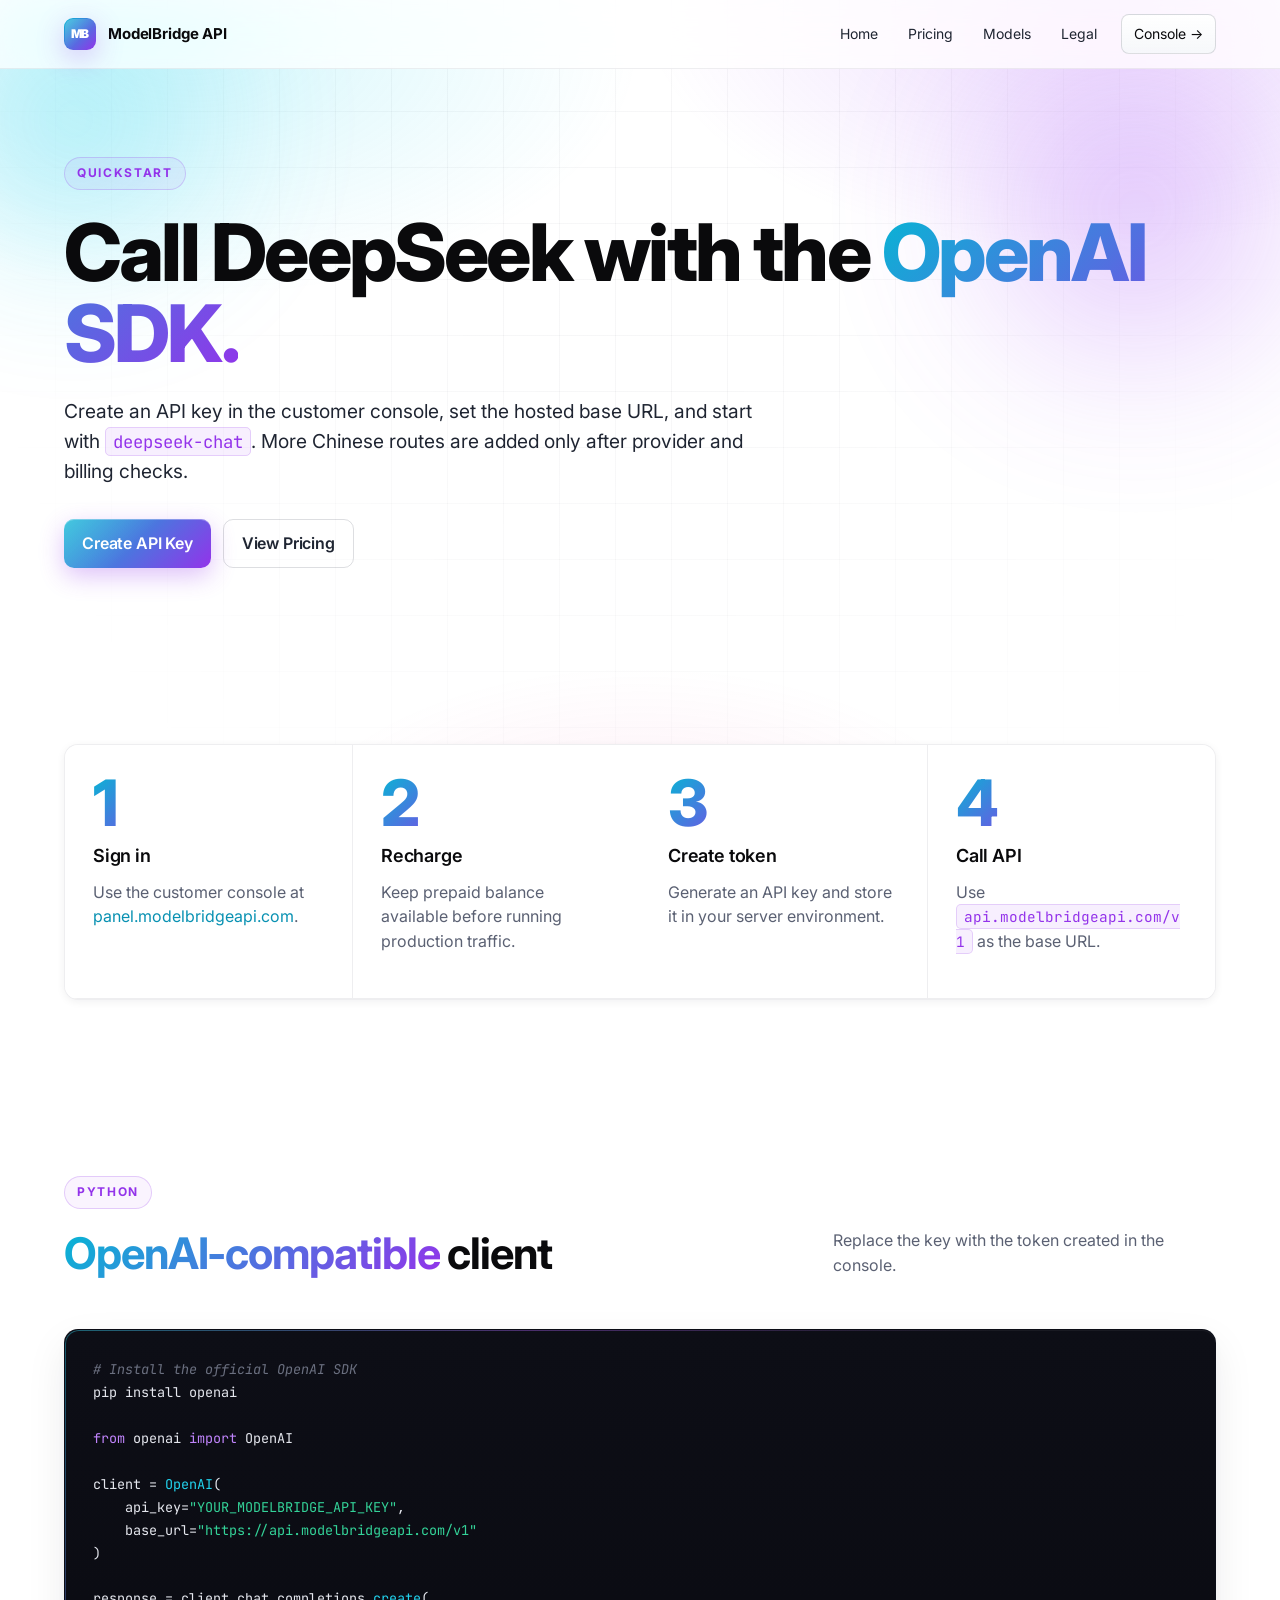
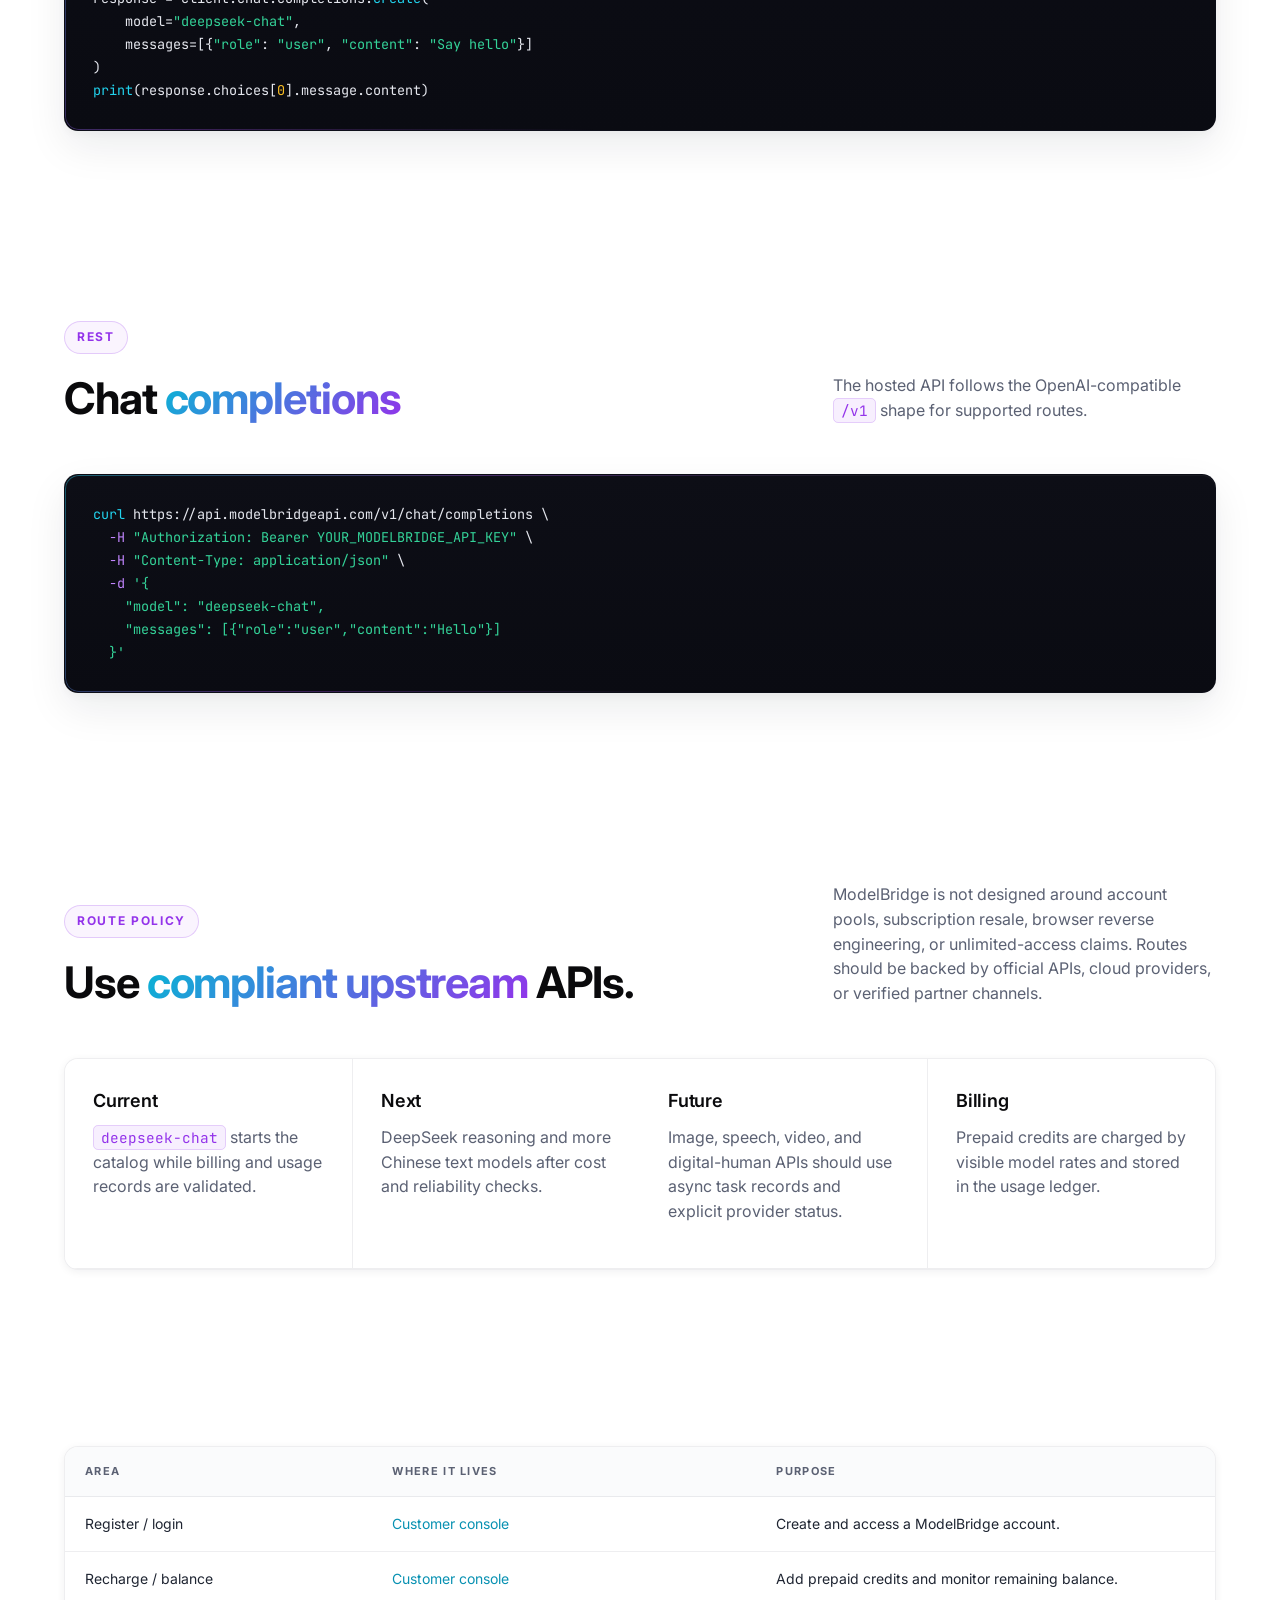
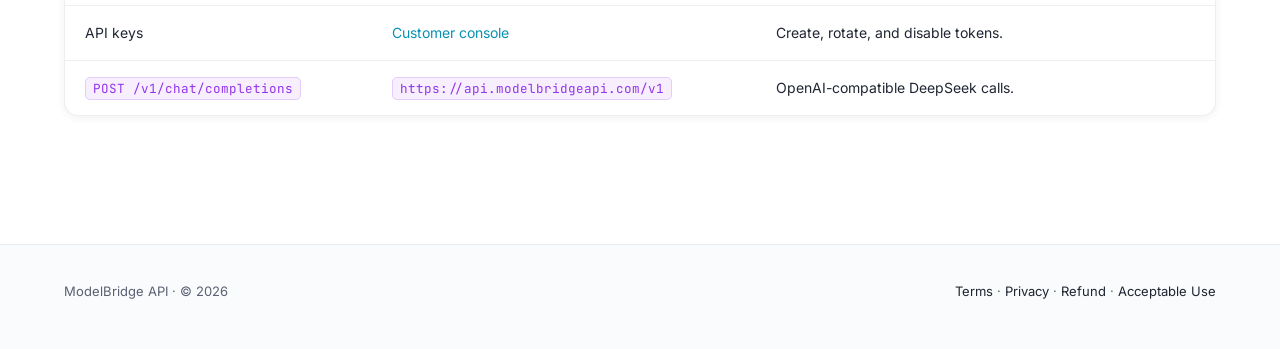
==== commit 2f39770d: "Redesign site with light modern tech theme - Rewrite styles.css: white surface, soft cyan/purple gra" ====
--- a/docs/index.html
+++ b/docs/index.html
@@ -3,23 +3,46 @@
 <head>
   <meta charset="utf-8" />
   <meta name="viewport" content="width=device-width,initial-scale=1" />
-  <title>Docs - ModelBridge API</title>
-  <meta name="description" content="Quickstart for calling DeepSeek through ModelBridge API with an OpenAI-compatible client." />
+  <title>Docs — ModelBridge API</title>
+  <meta name="description" content="Quickstart: call DeepSeek through ModelBridge with the OpenAI SDK in three lines." />
+
+  <link rel="icon" type="image/svg+xml" href="../assets/favicon.svg" />
+  <link rel="apple-touch-icon" href="../assets/favicon.svg" />
+
+  <meta property="og:type" content="website" />
+  <meta property="og:url" content="https://modelbridgeapi.com/docs/" />
+  <meta property="og:title" content="Docs — ModelBridge API" />
+  <meta property="og:description" content="Quickstart: call DeepSeek through ModelBridge with the OpenAI SDK in three lines." />
+  <meta property="og:image" content="https://modelbridgeapi.com/assets/og-image.svg" />
+  <meta name="twitter:card" content="summary_large_image" />
+  <meta name="twitter:image" content="https://modelbridgeapi.com/assets/og-image.svg" />
+
+  <link rel="preconnect" href="https://fonts.googleapis.com">
+  <link rel="preconnect" href="https://fonts.gstatic.com" crossorigin>
+  <link href="https://fonts.googleapis.com/css2?family=Inter:wght@400;500;600;700;800&family=JetBrains+Mono:wght@400;500;600&display=swap" rel="stylesheet">
   <link rel="stylesheet" href="../styles.css" />
 </head>
 <body>
   <header class="topbar">
     <div class="shell nav">
       <a class="brand" href="../index.html"><span class="mark">MB</span><span>ModelBridge API</span></a>
-      <nav class="navlinks"><a href="../pricing.html">Pricing</a><a href="../index.html#models">Models</a><a class="nav-cta" href="https://panel.modelbridgeapi.com">Console</a><a href="../legal/terms.html">Legal</a></nav>
+      <nav class="navlinks">
+        <a href="../index.html">Home</a>
+        <a href="../pricing.html">Pricing</a>
+        <a href="../index.html#models">Models</a>
+        <a href="../legal/terms.html">Legal</a>
+        <a class="nav-cta" href="https://panel.modelbridgeapi.com">Console →</a>
+      </nav>
     </div>
   </header>
   <main class="shell">
-    <section class="section">
-      <p class="eyebrow">Quickstart</p>
-      <h1>Call DeepSeek with the OpenAI SDK.</h1>
-      <p class="lead">Create an API key in the customer console, set the hosted base URL, and start with <code>deepseek-chat</code>. More Chinese routes are added only after provider and billing checks.</p>
-      <div class="actions">
+    <section class="section" style="position:relative;">
+      <span class="orb orb-cyan" aria-hidden="true" style="top:-160px;left:-200px;"></span>
+      <span class="orb orb-purple" aria-hidden="true" style="top:-100px;right:-160px;"></span>
+      <p class="eyebrow reveal">Quickstart</p>
+      <h1 class="reveal reveal-delay-1">Call DeepSeek with the <span class="grad">OpenAI SDK.</span></h1>
+      <p class="lead reveal reveal-delay-2">Create an API key in the customer console, set the hosted base URL, and start with <code>deepseek-chat</code>. More Chinese routes are added only after provider and billing checks.</p>
+      <div class="actions reveal reveal-delay-3">
         <a class="button accent" href="https://panel.modelbridgeapi.com">Create API Key</a>
         <a class="button secondary" href="../pricing.html">View Pricing</a>
       </div>
@@ -27,72 +50,73 @@
 
     <section class="section">
       <div class="flow-grid">
-        <div class="cell span-3"><div class="number">1</div><h3>Sign in</h3><p class="muted">Use the customer console at <a href="https://panel.modelbridgeapi.com">panel.modelbridgeapi.com</a>.</p></div>
-        <div class="cell span-3"><div class="number">2</div><h3>Recharge</h3><p class="muted">Keep prepaid balance available before running production traffic.</p></div>
-        <div class="cell span-3"><div class="number">3</div><h3>Create token</h3><p class="muted">Generate an API key and store it in your server environment.</p></div>
-        <div class="cell span-3"><div class="number">4</div><h3>Call API</h3><p class="muted">Use <code>https://api.modelbridgeapi.com/v1</code> as the base URL.</p></div>
+        <div class="cell span-3 reveal reveal-delay-1"><div class="number">1</div><h3>Sign in</h3><p class="muted">Use the customer console at <a href="https://panel.modelbridgeapi.com">panel.modelbridgeapi.com</a>.</p></div>
+        <div class="cell span-3 reveal reveal-delay-2"><div class="number">2</div><h3>Recharge</h3><p class="muted">Keep prepaid balance available before running production traffic.</p></div>
+        <div class="cell span-3 reveal reveal-delay-3"><div class="number">3</div><h3>Create token</h3><p class="muted">Generate an API key and store it in your server environment.</p></div>
+        <div class="cell span-3 reveal reveal-delay-4"><div class="number">4</div><h3>Call API</h3><p class="muted">Use <code>api.modelbridgeapi.com/v1</code> as the base URL.</p></div>
       </div>
     </section>
 
     <section class="section">
       <div class="section-head">
         <div>
-          <p class="eyebrow">Python</p>
-          <h2>OpenAI-compatible client</h2>
+          <p class="eyebrow reveal">Python</p>
+          <h2 class="reveal reveal-delay-1"><span class="grad">OpenAI-compatible</span> client</h2>
         </div>
-        <p class="muted">Replace the key with the token created in the console.</p>
+        <p class="muted reveal reveal-delay-2">Replace the key with the token created in the console.</p>
       </div>
-      <pre class="code">pip install openai
+      <pre class="code reveal reveal-delay-1"><span class="tok-com"># Install the official OpenAI SDK</span>
+pip install openai
 
-from openai import OpenAI
+<span class="tok-kw">from</span> openai <span class="tok-kw">import</span> OpenAI
 
-client = OpenAI(
-    api_key="YOUR_MODELBRIDGE_API_KEY",
-    base_url="https://api.modelbridgeapi.com/v1"
+client = <span class="tok-fn">OpenAI</span>(
+    api_key=<span class="tok-str">"YOUR_MODELBRIDGE_API_KEY"</span>,
+    base_url=<span class="tok-str">"https://api.modelbridgeapi.com/v1"</span>
 )
 
-response = client.chat.completions.create(
-    model="deepseek-chat",
-    messages=[{"role": "user", "content": "Say hello"}]
+response = client.chat.completions.<span class="tok-fn">create</span>(
+    model=<span class="tok-str">"deepseek-chat"</span>,
+    messages=[{<span class="tok-str">"role"</span>: <span class="tok-str">"user"</span>, <span class="tok-str">"content"</span>: <span class="tok-str">"Say hello"</span>}]
 )
-print(response.choices[0].message.content)</pre>
+<span class="tok-fn">print</span>(response.choices[<span class="tok-num">0</span>].message.content)</pre>
     </section>
 
     <section class="section">
       <div class="section-head">
         <div>
-          <p class="eyebrow">REST</p>
-          <h2>Chat completions</h2>
+          <p class="eyebrow reveal">REST</p>
+          <h2 class="reveal reveal-delay-1">Chat <span class="grad">completions</span></h2>
         </div>
-        <p class="muted">The hosted API follows the OpenAI-compatible <code>/v1</code> shape for supported routes.</p>
+        <p class="muted reveal reveal-delay-2">The hosted API follows the OpenAI-compatible <code>/v1</code> shape for supported routes.</p>
       </div>
-      <pre class="code">curl https://api.modelbridgeapi.com/v1/chat/completions \
-  -H "Authorization: Bearer YOUR_MODELBRIDGE_API_KEY" \
-  -H "Content-Type: application/json" \
-  -d '{
+      <pre class="code reveal reveal-delay-1"><span class="tok-fn">curl</span> https://api.modelbridgeapi.com/v1/chat/completions \
+  <span class="tok-kw">-H</span> <span class="tok-str">"Authorization: Bearer YOUR_MODELBRIDGE_API_KEY"</span> \
+  <span class="tok-kw">-H</span> <span class="tok-str">"Content-Type: application/json"</span> \
+  <span class="tok-kw">-d</span> <span class="tok-str">'{
     "model": "deepseek-chat",
     "messages": [{"role":"user","content":"Hello"}]
-  }'</pre>
+  }'</span></pre>
     </section>
 
     <section class="section">
       <div class="section-head">
         <div>
-          <p class="eyebrow">Route policy</p>
-          <h2>Use compliant upstream APIs, not shared subscriptions.</h2>
+          <p class="eyebrow reveal">Route policy</p>
+          <h2 class="reveal reveal-delay-1">Use <span class="grad">compliant upstream</span> APIs.</h2>
         </div>
-        <p class="muted">ModelBridge is not designed around account pools, subscription resale, browser reverse engineering, or unlimited-access claims. Routes should be backed by official APIs, cloud providers, or verified partner channels.</p>
+        <p class="muted reveal reveal-delay-2">ModelBridge is not designed around account pools, subscription resale, browser reverse engineering, or unlimited-access claims. Routes should be backed by official APIs, cloud providers, or verified partner channels.</p>
       </div>
       <div class="feature-grid">
-        <div class="cell span-3"><h3>Current</h3><p class="muted"><code>deepseek-chat</code> starts the catalog while billing and usage records are validated.</p></div>
-        <div class="cell span-3"><h3>Next</h3><p class="muted">DeepSeek reasoning and more Chinese text models after cost and reliability checks.</p></div>
-        <div class="cell span-3"><h3>Future</h3><p class="muted">Image, speech, video, and digital-human APIs should use async task records and explicit provider status.</p></div>
-        <div class="cell span-3"><h3>Billing</h3><p class="muted">Prepaid credits are charged by visible model rates and stored in the usage ledger.</p></div>
+        <div class="cell span-3 reveal reveal-delay-1"><h3>Current</h3><p class="muted"><code>deepseek-chat</code> starts the catalog while billing and usage records are validated.</p></div>
+        <div class="cell span-3 reveal reveal-delay-2"><h3>Next</h3><p class="muted">DeepSeek reasoning and more Chinese text models after cost and reliability checks.</p></div>
+        <div class="cell span-3 reveal reveal-delay-3"><h3>Future</h3><p class="muted">Image, speech, video, and digital-human APIs should use async task records and explicit provider status.</p></div>
+        <div class="cell span-3 reveal reveal-delay-4"><h3>Billing</h3><p class="muted">Prepaid credits are charged by visible model rates and stored in the usage ledger.</p></div>
       </div>
     </section>
 
     <section class="section">
-      <div class="table-wrap">
+      <div class="table-wrap reveal">
         <table>
           <thead><tr><th>Area</th><th>Where it lives</th><th>Purpose</th></tr></thead>
           <tbody>
@@ -105,6 +129,12 @@
       </div>
     </section>
   </main>
-  <footer class="footer"><div class="shell"><span>ModelBridge API</span><span><a href="../legal/terms.html">Terms</a> · <a href="../legal/privacy.html">Privacy</a> · <a href="../legal/refund.html">Refund</a> · <a href="../legal/acceptable-use.html">Acceptable Use</a></span></div></footer>
+  <footer class="footer">
+    <div class="shell">
+      <span>ModelBridge API · © 2026</span>
+      <span><a href="../legal/terms.html">Terms</a> · <a href="../legal/privacy.html">Privacy</a> · <a href="../legal/refund.html">Refund</a> · <a href="../legal/acceptable-use.html">Acceptable Use</a></span>
+    </div>
+  </footer>
+  <script src="../assets/anim.js" defer></script>
 </body>
 </html>
--- a/styles.css
+++ b/styles.css
@@ -1,45 +1,118 @@
+/* =========================================================
+   ModelBridge API — Light Modern Tech Theme
+   White surface + soft cyan/purple gradient accents
+   All animation & class names preserved from dark theme.
+   ========================================================= */
+
 :root {
-  --surface: #ffffff;
-  --paper: #f5f7fb;
-  --soft: #eef4ff;
-  --ink: #101114;
-  --muted: #5b616e;
-  --rule: #dfe4ee;
-  --accent: #e4002b;
-  --blue: #175cff;
-  --teal: #0a8f7a;
-  --gold: #b7791f;
-  --black: #000000;
-  --ok: #0f7a43;
-  --warn: #9a5b00;
-  --bad: #b42318;
+  /* Surfaces */
+  --bg-0: #ffffff;
+  --bg-1: #fafbfc;
+  --bg-2: #f5f7fa;
+  --bg-3: #eef1f6;
+  --bg-4: #e6ebf2;
+
+  /* Borders */
+  --rule: rgba(15, 23, 42, 0.07);
+  --rule-strong: rgba(15, 23, 42, 0.14);
+  --rule-accent: rgba(168, 85, 247, 0.35);
+
+  /* Text */
+  --ink: #0a0a0c;
+  --ink-soft: #1f2532;
+  --muted: #5b6173;
+  --dim: #8b91a3;
+
+  /* Accents (kept from dark theme but vivid on white) */
+  --cyan: #0891b2;
+  --cyan-bright: #22d3ee;
+  --blue: #2563eb;
+  --purple: #9333ea;
+  --purple-bright: #a855f7;
+  --magenta: #db2777;
+  --accent: #9333ea;
+
+  /* Status */
+  --ok: #059669;
+  --warn: #d97706;
+  --bad: #dc2626;
+
+  /* Gradients */
+  --grad-1: linear-gradient(135deg, #06b6d4 0%, #9333ea 50%, #db2777 100%);
+  --grad-2: linear-gradient(135deg, #06b6d4 0%, #9333ea 100%);
+  --grad-3: linear-gradient(180deg, rgba(34, 211, 238, 0.10), rgba(168, 85, 247, 0.10));
+  --grad-soft: linear-gradient(135deg, rgba(34, 211, 238, 0.05), rgba(168, 85, 247, 0.05));
+
+  /* Effects */
+  --glow-cyan: 0 8px 28px rgba(6, 182, 212, 0.25);
+  --glow-purple: 0 8px 28px rgba(147, 51, 234, 0.28);
+  --glow-mix: 0 12px 40px rgba(147, 51, 234, 0.18), 0 4px 14px rgba(6, 182, 212, 0.10);
+  --shadow: 0 16px 40px rgba(15, 23, 42, 0.08), 0 4px 12px rgba(15, 23, 42, 0.04);
+  --shadow-sm: 0 2px 8px rgba(15, 23, 42, 0.06);
+
   --max: 1200px;
-  --shadow: 0 18px 45px rgba(16, 17, 20, 0.08);
-}
-
-* {
-  box-sizing: border-box;
-}
-
-html {
-  overflow-x: hidden;
-}
+  --radius: 14px;
+  --radius-sm: 10px;
+}
+
+* { box-sizing: border-box; }
+html { overflow-x: hidden; scroll-behavior: smooth; }
 
 body {
   margin: 0;
+  background: var(--bg-0);
+  color: var(--ink);
+  font-family: "Inter", -apple-system, BlinkMacSystemFont, "Helvetica Neue", Helvetica, Arial, sans-serif;
+  line-height: 1.55;
+  overflow-x: hidden;
+  -webkit-font-smoothing: antialiased;
+  -moz-osx-font-smoothing: grayscale;
+  position: relative;
+  min-height: 100vh;
+}
+
+/* Global ambient — soft grid + gentle color wash */
+body::before {
+  content: "";
+  position: fixed;
+  inset: 0;
+  background-image:
+    linear-gradient(rgba(15, 23, 42, 0.035) 1px, transparent 1px),
+    linear-gradient(90deg, rgba(15, 23, 42, 0.035) 1px, transparent 1px);
+  background-size: 56px 56px;
+  background-position: -1px -1px;
+  mask-image: radial-gradient(ellipse at 50% 0%, #000 30%, transparent 80%);
+  pointer-events: none;
+  z-index: 0;
+}
+
+body::after {
+  content: "";
+  position: fixed;
+  inset: 0;
   background:
-    linear-gradient(180deg, #ffffff 0, #ffffff 440px, #f8fafc 100%);
-  color: var(--ink);
-  font-family: "Helvetica Neue", Helvetica, Arial, sans-serif;
-  line-height: 1.45;
-  overflow-x: hidden;
-}
+    radial-gradient(50% 40% at 15% 5%, rgba(34, 211, 238, 0.18), transparent 70%),
+    radial-gradient(50% 40% at 85% 0%, rgba(168, 85, 247, 0.20), transparent 70%),
+    radial-gradient(40% 30% at 50% 95%, rgba(236, 72, 153, 0.10), transparent 70%);
+  pointer-events: none;
+  z-index: 0;
+  animation: ambientShift 18s ease-in-out infinite alternate;
+}
+
+@keyframes ambientShift {
+  0%   { transform: translate3d(0,0,0) scale(1); opacity: 0.95; }
+  50%  { transform: translate3d(2%, -1%, 0) scale(1.06); opacity: 1; }
+  100% { transform: translate3d(-1%, 2%, 0) scale(0.98); opacity: 0.9; }
+}
+
+main, header, footer { position: relative; z-index: 1; }
 
 a {
-  color: var(--blue);
-  text-decoration-thickness: 1px;
-  text-underline-offset: 3px;
-}
+  color: var(--cyan);
+  text-decoration: none;
+  transition: color 180ms ease;
+}
+a:hover { color: var(--purple); }
 
 .shell {
   max-width: var(--max);
@@ -47,17 +120,19 @@
   padding: 0 24px;
 }
 
+/* =========== Topbar =========== */
 .topbar {
   border-bottom: 1px solid var(--rule);
-  background: rgba(255, 255, 255, 0.94);
+  background: rgba(255, 255, 255, 0.78);
+  backdrop-filter: blur(20px) saturate(180%);
+  -webkit-backdrop-filter: blur(20px) saturate(180%);
   position: sticky;
   top: 0;
-  z-index: 20;
-  backdrop-filter: blur(10px);
+  z-index: 50;
 }
 
 .nav {
-  min-height: 64px;
+  min-height: 68px;
   display: flex;
   align-items: center;
   justify-content: space-between;
@@ -67,171 +142,245 @@
 .brand {
   display: inline-flex;
   align-items: center;
-  gap: 10px;
+  gap: 12px;
   color: var(--ink);
-  text-decoration: none;
-  font-weight: 800;
-  letter-spacing: 0;
+  font-weight: 700;
+  letter-spacing: -0.01em;
+  font-size: 15px;
 }
 
 .mark {
-  width: 30px;
-  height: 30px;
-  border: 2px solid var(--ink);
-  border-radius: 8px;
+  width: 32px;
+  height: 32px;
+  border-radius: 9px;
   display: grid;
   place-items: center;
   font-size: 12px;
   font-weight: 900;
-  background: #fff;
+  color: #fff;
+  background: var(--grad-2);
+  box-shadow: var(--glow-purple);
+  position: relative;
+  overflow: hidden;
+}
+
+.mark::before {
+  content: "";
+  position: absolute;
+  inset: 1px;
+  border-radius: 8px;
+  background: linear-gradient(135deg, rgba(255,255,255,0.28), rgba(255,255,255,0) 60%);
 }
 
 .navlinks {
   display: flex;
   align-items: center;
-  gap: 18px;
+  gap: 6px;
   flex-wrap: wrap;
 }
 
 .navlinks a {
-  color: var(--ink);
-  text-decoration: none;
+  color: var(--ink-soft);
   font-size: 14px;
-}
-
-.navlinks a:hover {
-  color: var(--accent);
-}
-
-.nav-cta {
-  border: 1px solid var(--ink);
   padding: 8px 12px;
   border-radius: 8px;
-}
-
-.button,
-button {
-  border: 1px solid var(--ink);
-  background: var(--ink);
-  color: #fff;
-  min-height: 42px;
-  padding: 10px 14px;
+  transition: color 180ms ease, background 180ms ease;
+}
+
+.navlinks a:hover {
+  color: var(--purple);
+  background: rgba(147, 51, 234, 0.06);
+}
+
+.nav-cta {
+  border: 1px solid var(--rule-strong);
+  background: linear-gradient(180deg, rgba(255,255,255,1), rgba(245,247,250,0.9));
+  margin-left: 6px;
+  color: var(--ink) !important;
+}
+
+.nav-cta:hover {
+  border-color: var(--purple);
+  background: #fff;
+  box-shadow: 0 0 0 3px rgba(147, 51, 234, 0.12);
+}
+
+/* =========== Buttons =========== */
+.button, button {
+  border: 1px solid var(--rule-strong);
+  background: #fff;
+  color: var(--ink);
+  min-height: 44px;
+  padding: 11px 18px;
   font: inherit;
-  font-weight: 700;
+  font-weight: 600;
   text-decoration: none;
   display: inline-flex;
   align-items: center;
   justify-content: center;
   gap: 8px;
   cursor: pointer;
-  border-radius: 8px;
-  box-shadow: none;
-  transition: transform 150ms ease, box-shadow 150ms ease, border-color 150ms ease;
-}
-
-.button:hover,
-button:hover {
+  border-radius: 10px;
+  transition: transform 200ms ease, box-shadow 200ms ease, border-color 200ms ease, background 200ms ease;
+  position: relative;
+  letter-spacing: -0.01em;
+}
+
+.button:hover, button:hover {
   transform: translateY(-1px);
-  box-shadow: var(--shadow);
-}
-
-.button.secondary,
-button.secondary {
+  border-color: var(--rule-strong);
+  background: var(--bg-1);
+  box-shadow: var(--shadow-sm);
+}
+
+.button.secondary, button.secondary {
+  background: transparent;
+  color: var(--ink-soft);
+}
+
+.button.secondary:hover {
+  color: var(--purple);
+  border-color: var(--purple);
   background: #fff;
+}
+
+.button.accent, button.accent {
+  border: 0;
+  color: #fff;
+  background: var(--grad-2);
+  box-shadow: 0 8px 24px rgba(147, 51, 234, 0.30), inset 0 1px 0 rgba(255,255,255,0.30);
+}
+
+.button.accent::before {
+  content: "";
+  position: absolute;
+  inset: 0;
+  border-radius: 10px;
+  background: linear-gradient(135deg, rgba(255,255,255,0.25), rgba(255,255,255,0) 50%);
+  pointer-events: none;
+}
+
+.button.accent:hover {
+  transform: translateY(-2px);
+  box-shadow: 0 14px 36px rgba(147, 51, 234, 0.42), inset 0 1px 0 rgba(255,255,255,0.30), var(--glow-cyan);
+}
+
+/* =========== Typography =========== */
+.eyebrow {
+  display: inline-block;
+  color: var(--purple);
+  font-size: 12px;
+  font-weight: 700;
+  text-transform: uppercase;
+  letter-spacing: 0.14em;
+  margin: 0 0 22px;
+  padding: 6px 12px;
+  border: 1px solid rgba(147, 51, 234, 0.22);
+  border-radius: 999px;
+  background: rgba(147, 51, 234, 0.05);
+}
+
+h1, .h1 {
+  font-size: clamp(40px, 6.2vw, 84px);
+  line-height: 1.02;
+  letter-spacing: -0.035em;
+  margin: 0 0 24px;
+  font-weight: 800;
+  overflow-wrap: anywhere;
   color: var(--ink);
 }
 
-.button.accent,
-button.accent {
-  border-color: var(--accent);
-  background: var(--accent);
-}
-
+h2 {
+  font-size: clamp(28px, 3.4vw, 46px);
+  line-height: 1.08;
+  letter-spacing: -0.025em;
+  margin: 0 0 16px;
+  font-weight: 700;
+  color: var(--ink);
+}
+
+h3 {
+  font-size: 18px;
+  margin: 0 0 10px;
+  font-weight: 600;
+  letter-spacing: -0.01em;
+  color: var(--ink);
+}
+
+p {
+  margin: 0 0 16px;
+  overflow-wrap: anywhere;
+  color: var(--ink-soft);
+}
+
+strong { color: var(--ink); font-weight: 600; }
+.muted { color: var(--muted); }
+
+.lead {
+  font-size: clamp(17px, 1.5vw, 21px);
+  max-width: 720px;
+  color: var(--ink-soft);
+  line-height: 1.55;
+}
+
+/* Gradient text utility */
+.grad {
+  background: var(--grad-1);
+  -webkit-background-clip: text;
+  background-clip: text;
+  color: transparent;
+  background-size: 200% 200%;
+  animation: gradShift 6s ease-in-out infinite;
+}
+
+@keyframes gradShift {
+  0%, 100% { background-position: 0% 50%; }
+  50%      { background-position: 100% 50%; }
+}
+
+/* =========== Hero =========== */
 .hero {
   display: grid;
   grid-template-columns: minmax(0, 1.05fr) minmax(340px, 0.95fr);
+  gap: 0;
   border-bottom: 1px solid var(--rule);
-  min-height: calc(100vh - 64px);
-}
-
-.hero > *,
-.cell,
-.card,
-.model-card,
-.section-head > * {
+  min-height: calc(100vh - 68px);
+  position: relative;
+}
+
+.hero::before {
+  content: "";
+  position: absolute;
+  inset: 0;
+  background:
+    radial-gradient(60% 80% at 20% 30%, rgba(34, 211, 238, 0.10), transparent 60%),
+    radial-gradient(60% 80% at 80% 70%, rgba(168, 85, 247, 0.10), transparent 60%);
+  pointer-events: none;
+}
+
+.hero > * {
+  position: relative;
+  z-index: 1;
   min-width: 0;
 }
 
 .hero-main {
-  padding: 78px 46px 72px 0;
+  padding: 96px 56px 80px 0;
   border-right: 1px solid var(--rule);
 }
 
 .hero-side {
-  padding: 78px 0 72px 40px;
-}
-
-.eyebrow {
-  color: var(--accent);
-  font-size: 13px;
-  font-weight: 800;
-  text-transform: uppercase;
-  letter-spacing: 0.08em;
-  margin: 0 0 22px;
-}
-
-h1,
-.h1 {
-  font-size: clamp(44px, 6.5vw, 86px);
-  line-height: 0.94;
-  letter-spacing: 0;
-  margin: 0 0 28px;
-  font-weight: 900;
-  overflow-wrap: anywhere;
-}
-
-h2 {
-  font-size: clamp(28px, 3.5vw, 48px);
-  line-height: 1.04;
-  letter-spacing: 0;
-  margin: 0 0 18px;
-}
-
-h3 {
-  font-size: 18px;
-  margin: 0 0 10px;
-}
-
-p {
-  margin: 0 0 16px;
-  overflow-wrap: anywhere;
-}
-
-strong,
-span,
-.muted,
-.cell,
-.model-card {
-  overflow-wrap: anywhere;
-}
-
-.lead {
-  font-size: clamp(18px, 1.7vw, 24px);
-  max-width: 760px;
-  color: #272b33;
-}
-
-.muted {
-  color: var(--muted);
+  padding: 96px 0 80px 48px;
 }
 
 .actions {
   display: flex;
   flex-wrap: wrap;
-  gap: 10px;
-  margin-top: 28px;
-}
-
+  gap: 12px;
+  margin-top: 32px;
+}
+
+/* =========== Grid Cells =========== */
 .status-grid,
 .feature-grid,
 .pricing-grid,
@@ -240,25 +389,36 @@
 .flow-grid {
   display: grid;
   grid-template-columns: repeat(12, 1fr);
-  border-top: 1px solid var(--rule);
-  border-left: 1px solid var(--rule);
-}
-
-.cell,
-.card {
+  gap: 0;
+  border: 1px solid var(--rule);
+  border-radius: var(--radius);
+  overflow: hidden;
+  background: #fff;
+  position: relative;
+  box-shadow: var(--shadow-sm);
+}
+
+.cell, .card {
   border-right: 1px solid var(--rule);
   border-bottom: 1px solid var(--rule);
-  padding: 24px;
+  padding: 28px;
   background: #fff;
+  position: relative;
+  transition: background 240ms ease;
+  min-width: 0;
+}
+
+.cell:hover, .card:hover {
+  background: linear-gradient(180deg, rgba(34, 211, 238, 0.025), rgba(168, 85, 247, 0.02));
 }
 
 .status-grid {
-  box-shadow: var(--shadow);
-  overflow: hidden;
+  box-shadow: var(--shadow), var(--glow-mix);
 }
 
 .status-grid .cell:first-child {
-  background: var(--soft);
+  background: var(--grad-soft);
+  border-bottom-color: var(--rule-strong);
 }
 
 .span-3 { grid-column: span 3; }
@@ -270,21 +430,30 @@
 .span-12 { grid-column: span 12; }
 
 .number {
-  font-size: clamp(42px, 5.5vw, 82px);
-  line-height: 0.9;
-  font-weight: 900;
+  font-size: clamp(40px, 5vw, 72px);
+  line-height: 0.95;
+  font-weight: 800;
+  letter-spacing: -0.04em;
+  background: var(--grad-1);
+  -webkit-background-clip: text;
+  background-clip: text;
+  color: transparent;
+  margin-bottom: 8px;
 }
 
 .label {
-  font-size: 12px;
+  font-size: 11px;
   color: var(--muted);
   text-transform: uppercase;
-  letter-spacing: 0.08em;
-  font-weight: 800;
-}
-
+  letter-spacing: 0.12em;
+  font-weight: 700;
+  margin-bottom: 6px;
+}
+
+/* =========== Section =========== */
 .section {
-  padding: 64px 0;
+  padding: 88px 0;
+  position: relative;
 }
 
 .section-head {
@@ -292,112 +461,207 @@
   grid-template-columns: minmax(0, 0.8fr) minmax(280px, 0.42fr);
   gap: 40px;
   align-items: end;
-  margin-bottom: 28px;
-}
-
+  margin-bottom: 36px;
+}
+
+.section-head > * { min-width: 0; }
+
+/* =========== Code block (kept dark for contrast / terminal feel) =========== */
 .code {
-  background: #101827;
-  color: #fff;
-  padding: 24px;
+  background: linear-gradient(180deg, #0d0e16, #0a0b12);
+  color: #e5e7ee;
+  padding: 28px;
   overflow: auto;
-  font-family: "SFMono-Regular", Consolas, "Liberation Mono", monospace;
-  font-size: 14px;
-  line-height: 1.55;
-  border: 0;
-  border-radius: 10px;
-  box-shadow: var(--shadow);
-}
+  font-family: "JetBrains Mono", "SFMono-Regular", Consolas, "Liberation Mono", monospace;
+  font-size: 13.5px;
+  line-height: 1.7;
+  border: 1px solid var(--rule-strong);
+  border-radius: var(--radius);
+  box-shadow: var(--shadow), inset 0 1px 0 rgba(255,255,255,0.05);
+  position: relative;
+}
+
+.code::before {
+  content: "";
+  position: absolute;
+  inset: 0;
+  border-radius: var(--radius);
+  padding: 1px;
+  background: linear-gradient(135deg, rgba(34, 211, 238, 0.4), rgba(168, 85, 247, 0.35), transparent 60%);
+  -webkit-mask: linear-gradient(#000 0 0) content-box, linear-gradient(#000 0 0);
+  mask: linear-gradient(#000 0 0) content-box, linear-gradient(#000 0 0);
+  -webkit-mask-composite: xor;
+  mask-composite: exclude;
+  pointer-events: none;
+}
+
+.code .tok-kw   { color: #c084fc; }
+.code .tok-fn   { color: #22d3ee; }
+.code .tok-str  { color: #34d399; }
+.code .tok-num  { color: #fbbf24; }
+.code .tok-com  { color: #6b7080; font-style: italic; }
+.code .tok-var  { color: #f5f6f8; }
+.code .tok-prop { color: #ec4899; }
 
 code {
-  overflow-wrap: anywhere;
-}
-
+  font-family: "JetBrains Mono", "SFMono-Regular", Consolas, monospace;
+  background: rgba(147, 51, 234, 0.08);
+  color: var(--purple);
+  padding: 2px 7px;
+  border-radius: 5px;
+  font-size: 0.9em;
+  border: 1px solid rgba(147, 51, 234, 0.18);
+}
+
+/* =========== Tables =========== */
 .table-wrap {
   overflow: auto;
   border: 1px solid var(--rule);
+  border-radius: var(--radius);
+  background: #fff;
+  box-shadow: var(--shadow-sm);
 }
 
 table {
   width: 100%;
   border-collapse: collapse;
-  background: #fff;
-}
-
-th,
-td {
+  background: transparent;
+}
+
+th, td {
   text-align: left;
-  padding: 14px 16px;
+  padding: 16px 20px;
   border-bottom: 1px solid var(--rule);
   vertical-align: top;
   font-size: 14px;
+  color: var(--ink-soft);
 }
 
 th {
-  font-size: 12px;
+  font-size: 11px;
   text-transform: uppercase;
-  letter-spacing: 0.08em;
-}
-
-tr:last-child td {
-  border-bottom: 0;
-}
-
-input,
-select {
+  letter-spacing: 0.12em;
+  color: var(--muted);
+  font-weight: 700;
+  background: var(--bg-1);
+}
+
+tr:last-child td { border-bottom: 0; }
+tr:hover td { background: rgba(147, 51, 234, 0.025); }
+
+/* =========== Inputs =========== */
+input, select {
   width: 100%;
-  min-height: 42px;
-  border: 1px solid var(--ink);
-  border-radius: 0;
+  min-height: 44px;
+  border: 1px solid var(--rule-strong);
+  border-radius: 10px;
   background: #fff;
   color: var(--ink);
-  padding: 10px 12px;
+  padding: 10px 14px;
   font: inherit;
-}
-
-.field {
-  display: grid;
-  gap: 6px;
-}
-
+  transition: border-color 180ms ease, box-shadow 180ms ease;
+}
+
+input:focus, select:focus {
+  outline: 0;
+  border-color: var(--purple);
+  box-shadow: 0 0 0 3px rgba(147, 51, 234, 0.15);
+}
+
+.field { display: grid; gap: 6px; }
 .field label {
-  font-size: 12px;
+  font-size: 11px;
   text-transform: uppercase;
-  letter-spacing: 0.08em;
-  font-weight: 800;
-}
-
+  letter-spacing: 0.12em;
+  font-weight: 700;
+  color: var(--muted);
+}
+
+/* =========== Notice =========== */
 .notice {
-  border-left: 6px solid var(--accent);
-  padding: 16px 18px;
-  background: var(--paper);
-  border-radius: 0 8px 8px 0;
-}
-
-.ok { color: var(--ok); }
+  border: 1px solid rgba(147, 51, 234, 0.25);
+  padding: 18px 22px;
+  background: linear-gradient(135deg, rgba(168, 85, 247, 0.06), rgba(34, 211, 238, 0.04));
+  border-radius: var(--radius);
+  color: var(--ink-soft);
+  position: relative;
+}
+
+.notice strong { color: var(--ink); }
+
+/* =========== Status colors =========== */
+.ok   { color: var(--ok); }
 .warn { color: var(--warn); }
-.bad { color: var(--bad); }
+.bad  { color: var(--bad); }
 .keyrow { word-break: break-all; }
 
+/* =========== Model store cards =========== */
 .model-store {
   display: grid;
   grid-template-columns: repeat(3, minmax(0, 1fr));
-  gap: 16px;
+  gap: 18px;
 }
 
 .model-card {
   border: 1px solid var(--rule);
   background: #fff;
-  border-radius: 10px;
-  padding: 24px;
-  min-height: 360px;
+  border-radius: var(--radius);
+  padding: 28px;
+  min-height: 380px;
   display: flex;
   flex-direction: column;
-  box-shadow: 0 1px 0 rgba(16, 17, 20, 0.02);
-}
+  position: relative;
+  transition: transform 280ms ease, border-color 280ms ease, box-shadow 280ms ease;
+  overflow: hidden;
+  box-shadow: var(--shadow-sm);
+}
+
+.model-card::before {
+  content: "";
+  position: absolute;
+  inset: -1px;
+  border-radius: inherit;
+  background: linear-gradient(135deg, rgba(34, 211, 238, 0.45), rgba(168, 85, 247, 0.45), transparent 70%);
+  opacity: 0;
+  transition: opacity 280ms ease;
+  z-index: 0;
+  pointer-events: none;
+  -webkit-mask: linear-gradient(#000 0 0) content-box, linear-gradient(#000 0 0);
+  mask: linear-gradient(#000 0 0) content-box, linear-gradient(#000 0 0);
+  padding: 1px;
+  -webkit-mask-composite: xor;
+  mask-composite: exclude;
+}
+
+.model-card::after {
+  content: "";
+  position: absolute;
+  inset: 0;
+  background: radial-gradient(60% 80% at 50% 0%, rgba(168, 85, 247, 0.06), transparent 70%);
+  opacity: 0;
+  transition: opacity 280ms ease;
+  pointer-events: none;
+  z-index: 0;
+}
+
+.model-card:hover {
+  transform: translateY(-4px);
+  border-color: transparent;
+  box-shadow: var(--shadow), var(--glow-mix);
+}
+
+.model-card:hover::before,
+.model-card:hover::after { opacity: 1; }
+
+.model-card > * { position: relative; z-index: 1; }
 
 .model-card.is-live {
-  border-color: rgba(228, 0, 43, 0.32);
-  box-shadow: var(--shadow);
+  border-color: rgba(6, 182, 212, 0.32);
+}
+
+.model-card.is-live::after {
+  background: radial-gradient(60% 80% at 50% 0%, rgba(34, 211, 238, 0.08), transparent 70%);
+  opacity: 0.6;
 }
 
 .model-meta {
@@ -413,23 +677,40 @@
   min-height: 26px;
   border: 1px solid var(--rule);
   border-radius: 999px;
-  padding: 4px 10px;
-  font-size: 12px;
-  font-weight: 800;
+  padding: 4px 12px;
+  font-size: 11.5px;
+  font-weight: 600;
   color: var(--muted);
-  background: #fff;
+  background: var(--bg-1);
+  letter-spacing: 0.01em;
 }
 
 .pill.live {
-  border-color: rgba(15, 122, 67, 0.3);
-  background: rgba(15, 122, 67, 0.08);
+  border-color: rgba(5, 150, 105, 0.35);
+  background: rgba(5, 150, 105, 0.08);
   color: var(--ok);
 }
 
+.pill.live::before {
+  content: "";
+  width: 6px;
+  height: 6px;
+  border-radius: 50%;
+  background: var(--ok);
+  margin-right: 6px;
+  box-shadow: 0 0 8px var(--ok);
+  animation: pulse 2s ease-in-out infinite;
+}
+
 .pill.planned {
-  border-color: rgba(183, 121, 31, 0.32);
-  background: rgba(183, 121, 31, 0.1);
-  color: var(--gold);
+  border-color: rgba(217, 119, 6, 0.32);
+  background: rgba(217, 119, 6, 0.07);
+  color: var(--warn);
+}
+
+@keyframes pulse {
+  0%, 100% { opacity: 1; }
+  50%      { opacity: 0.4; }
 }
 
 .rate {
@@ -438,30 +719,41 @@
   margin: auto 0 0;
   padding-top: 22px;
   color: var(--muted);
+  font-size: 13.5px;
 }
 
 .rate strong {
   color: var(--ink);
   font-size: 22px;
-}
-
-.actions.compact {
-  margin-top: 20px;
-}
-
+  font-weight: 700;
+  background: var(--grad-1);
+  -webkit-background-clip: text;
+  background-clip: text;
+  color: transparent;
+}
+
+.actions.compact { margin-top: 22px; }
+
+/* =========== Legacy panel (dashboard) =========== */
 .legacy-panel {
-  min-height: calc(100vh - 180px);
+  min-height: calc(100vh - 200px);
   display: flex;
   flex-direction: column;
   justify-content: center;
 }
 
+/* =========== Footer =========== */
 .footer {
   border-top: 1px solid var(--rule);
-  padding: 28px 0 40px;
+  padding: 36px 0 48px;
   color: var(--muted);
-  font-size: 14px;
-}
+  font-size: 13px;
+  margin-top: 40px;
+  background: var(--bg-1);
+}
+
+.footer a { color: var(--ink-soft); }
+.footer a:hover { color: var(--purple); }
 
 .footer .shell {
   display: flex;
@@ -470,82 +762,218 @@
   flex-wrap: wrap;
 }
 
-@media (max-width: 900px) {
-  .hero,
-  .section-head {
+/* =========== Scroll reveal =========== */
+.reveal {
+  opacity: 0;
+  transform: translateY(24px);
+  transition: opacity 700ms ease, transform 700ms cubic-bezier(0.16, 1, 0.3, 1);
+  will-change: opacity, transform;
+}
+
+.reveal.is-visible {
+  opacity: 1;
+  transform: translateY(0);
+}
+
+.reveal-delay-1 { transition-delay: 80ms; }
+.reveal-delay-2 { transition-delay: 160ms; }
+.reveal-delay-3 { transition-delay: 240ms; }
+.reveal-delay-4 { transition-delay: 320ms; }
+
+/* =========== Hero ornaments — animated orbs =========== */
+.orb {
+  position: absolute;
+  border-radius: 50%;
+  filter: blur(80px);
+  opacity: 0.45;
+  pointer-events: none;
+  z-index: 0;
+  will-change: transform;
+}
+
+.orb-cyan {
+  width: 420px; height: 420px;
+  background: radial-gradient(circle, #22d3ee 0%, transparent 60%);
+  top: -120px; left: -100px;
+  animation: orbFloat1 14s ease-in-out infinite alternate;
+}
+
+.orb-purple {
+  width: 480px; height: 480px;
+  background: radial-gradient(circle, #a855f7 0%, transparent 60%);
+  bottom: -160px; right: -120px;
+  animation: orbFloat2 16s ease-in-out infinite alternate;
+}
+
+.orb-magenta {
+  width: 320px; height: 320px;
+  background: radial-gradient(circle, #ec4899 0%, transparent 60%);
+  top: 40%; left: 45%;
+  opacity: 0.25;
+  animation: orbFloat3 20s ease-in-out infinite alternate;
+}
+
+@keyframes orbFloat1 {
+  0%   { transform: translate3d(0,0,0) scale(1); }
+  100% { transform: translate3d(80px, 60px, 0) scale(1.15); }
+}
+@keyframes orbFloat2 {
+  0%   { transform: translate3d(0,0,0) scale(1); }
+  100% { transform: translate3d(-60px, -80px, 0) scale(1.1); }
+}
+@keyframes orbFloat3 {
+  0%   { transform: translate3d(0,0,0) scale(1); }
+  100% { transform: translate3d(-100px, 50px, 0) scale(0.92); }
+}
+
+/* =========== Terminal-style hero card =========== */
+.hero-terminal {
+  border: 1px solid var(--rule-strong);
+  background: linear-gradient(180deg, #0c0d15, #08090f);
+  border-radius: var(--radius);
+  overflow: hidden;
+  box-shadow: var(--shadow), var(--glow-mix);
+  margin-top: 24px;
+  position: relative;
+}
+
+.hero-terminal::before {
+  content: "";
+  position: absolute;
+  inset: 0;
+  border-radius: inherit;
+  padding: 1px;
+  background: linear-gradient(135deg, rgba(34, 211, 238, 0.5), rgba(168, 85, 247, 0.4), transparent 70%);
+  -webkit-mask: linear-gradient(#000 0 0) content-box, linear-gradient(#000 0 0);
+  mask: linear-gradient(#000 0 0) content-box, linear-gradient(#000 0 0);
+  -webkit-mask-composite: xor;
+  mask-composite: exclude;
+  pointer-events: none;
+}
+
+.term-bar {
+  display: flex;
+  align-items: center;
+  gap: 8px;
+  padding: 12px 16px;
+  border-bottom: 1px solid rgba(255,255,255,0.06);
+  background: rgba(255,255,255,0.02);
+}
+
+.term-bar .dot {
+  width: 11px; height: 11px; border-radius: 50%;
+}
+.dot.r { background: #ff5f57; }
+.dot.y { background: #febc2e; }
+.dot.g { background: #28c840; }
+
+.term-title {
+  color: #6b7080;
+  font-family: "JetBrains Mono", monospace;
+  font-size: 12px;
+  margin-left: 8px;
+}
+
+.term-body {
+  padding: 22px 24px;
+  font-family: "JetBrains Mono", "SFMono-Regular", monospace;
+  font-size: 13px;
+  line-height: 1.75;
+  color: #e5e7ee;
+  min-height: 220px;
+}
+
+.term-body .ln { display: block; }
+.term-body .prompt { color: #22d3ee; margin-right: 8px; }
+
+.cursor {
+  display: inline-block;
+  width: 8px;
+  height: 16px;
+  background: #22d3ee;
+  vertical-align: text-bottom;
+  margin-left: 2px;
+  animation: blink 1s steps(2, start) infinite;
+}
+
+@keyframes blink {
+  to { visibility: hidden; }
+}
+
+/* =========== Skip link (a11y) =========== */
+.skip-link {
+  position: absolute;
+  left: -9999px;
+  top: 0;
+  background: var(--ink);
+  color: #fff;
+  padding: 10px 14px;
+  border-radius: 8px;
+  z-index: 100;
+}
+.skip-link:focus {
+  left: 16px;
+  top: 16px;
+}
+
+/* =========== Media queries =========== */
+@media (max-width: 960px) {
+  .hero, .section-head {
     grid-template-columns: 1fr;
   }
 
-  .status-grid,
-  .feature-grid,
-  .pricing-grid,
-  .form-grid,
-  .metric-grid,
-  .flow-grid {
+  .status-grid, .feature-grid, .pricing-grid,
+  .form-grid, .metric-grid, .flow-grid {
     grid-template-columns: 1fr;
   }
 
   .hero-main {
     border-right: 0;
-    padding: 48px 0 32px;
+    padding: 56px 0 32px;
   }
 
-  .hero-side {
-    padding: 0 0 48px;
-  }
-
-  .span-3,
-  .span-4,
-  .span-5,
-  .span-6,
-  .span-7,
-  .span-8,
-  .span-12 {
+  .hero-side { padding: 0 0 56px; }
+
+  .span-3, .span-4, .span-5, .span-6,
+  .span-7, .span-8, .span-12 {
     grid-column: auto;
   }
 
-  .model-store {
-    grid-template-columns: 1fr;
-  }
+  .model-store { grid-template-columns: 1fr; }
 
   .nav {
     align-items: flex-start;
     flex-direction: column;
     padding: 14px 0;
   }
+
+  .navlinks { gap: 4px; }
 }
 
 @media (max-width: 560px) {
-  .shell {
-    padding: 0 16px;
+  .shell { padding: 0 16px; }
+
+  .button, button { width: 100%; }
+  .actions { width: 100%; }
+
+  h1, .h1 {
+    font-size: 38px;
+    line-height: 1.04;
   }
 
-  .navlinks {
-    gap: 10px;
+  .lead { font-size: 16px; }
+
+  .cell, .card, .model-card { padding: 22px 18px; }
+
+  .section { padding: 64px 0; }
+}
+
+/* Respect reduced motion */
+@media (prefers-reduced-motion: reduce) {
+  *, *::before, *::after {
+    animation-duration: 0.01ms !important;
+    animation-iteration-count: 1 !important;
+    transition-duration: 0.01ms !important;
   }
-
-  .button,
-  button {
-    width: 100%;
-  }
-
-  .actions {
-    width: 100%;
-  }
-
-  h1,
-  .h1 {
-    font-size: 36px;
-    line-height: 0.98;
-  }
-
-  .lead {
-    font-size: 17px;
-  }
-
-  .cell,
-  .card,
-  .model-card {
-    padding: 20px 16px;
-  }
-}
+  .reveal { opacity: 1; transform: none; }
+}
